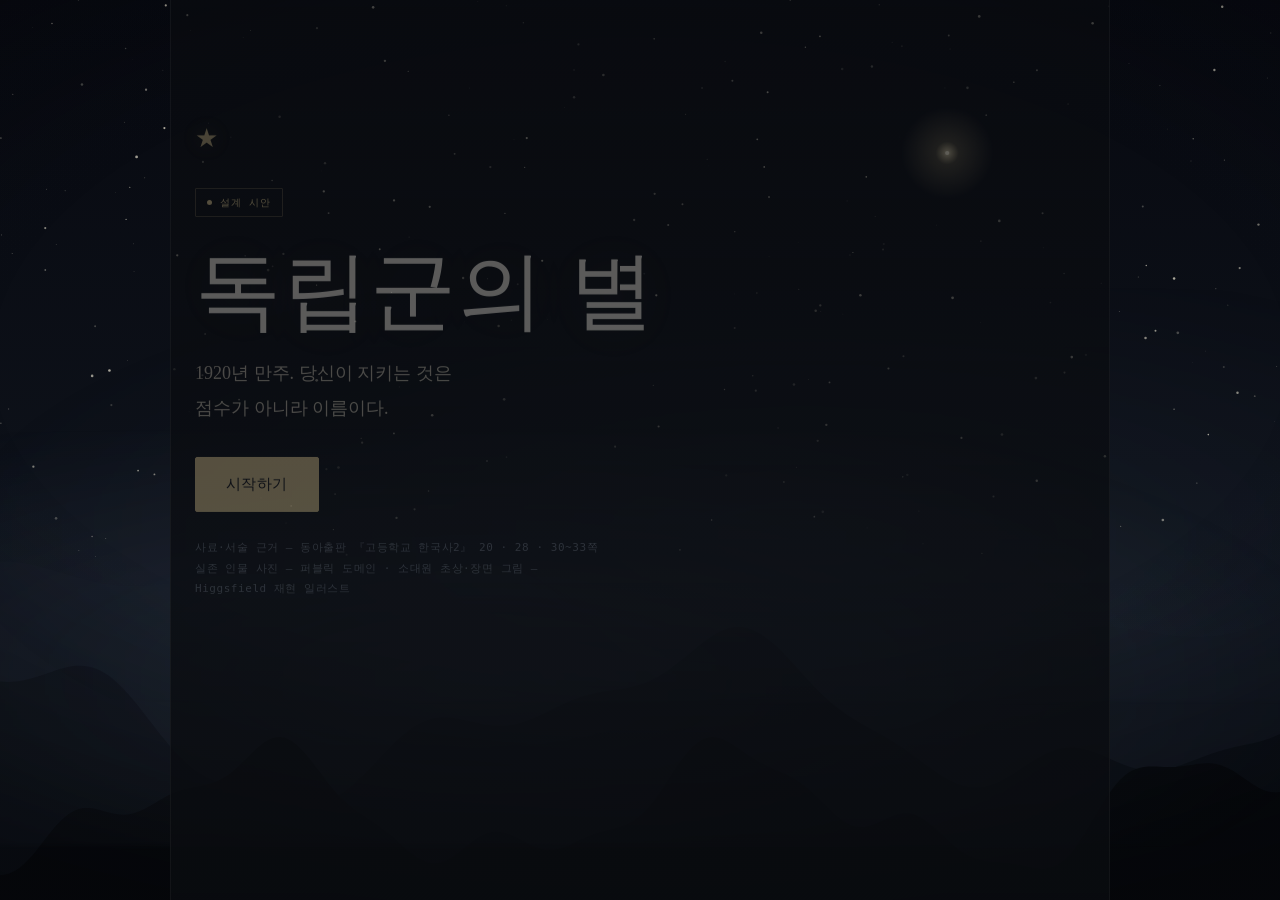
==== index.html @ 4f1bd745 "독립군의 별 — 1920년 만주, 한국사 수업용 브라우저 게임 한 장짜리 HTML(dokrip-star.html)과 그것을 굽는 src/, assets/.  Co-Authored-" ====
<!DOCTYPE html>
<html lang="ko">
<head>
<meta charset="UTF-8">
<title>독립군의 별</title>
<meta http-equiv="refresh" content="0; url=dokrip-star.html">
<link rel="canonical" href="dokrip-star.html">
</head>
<body style="background:#16181a;color:#d7d2c4;font-family:system-ui,sans-serif;padding:2rem">
<p>독립군의 별을 여는 중입니다… <a href="dokrip-star.html" style="color:#c9a25f">바로 열기</a></p>
</body>
</html>
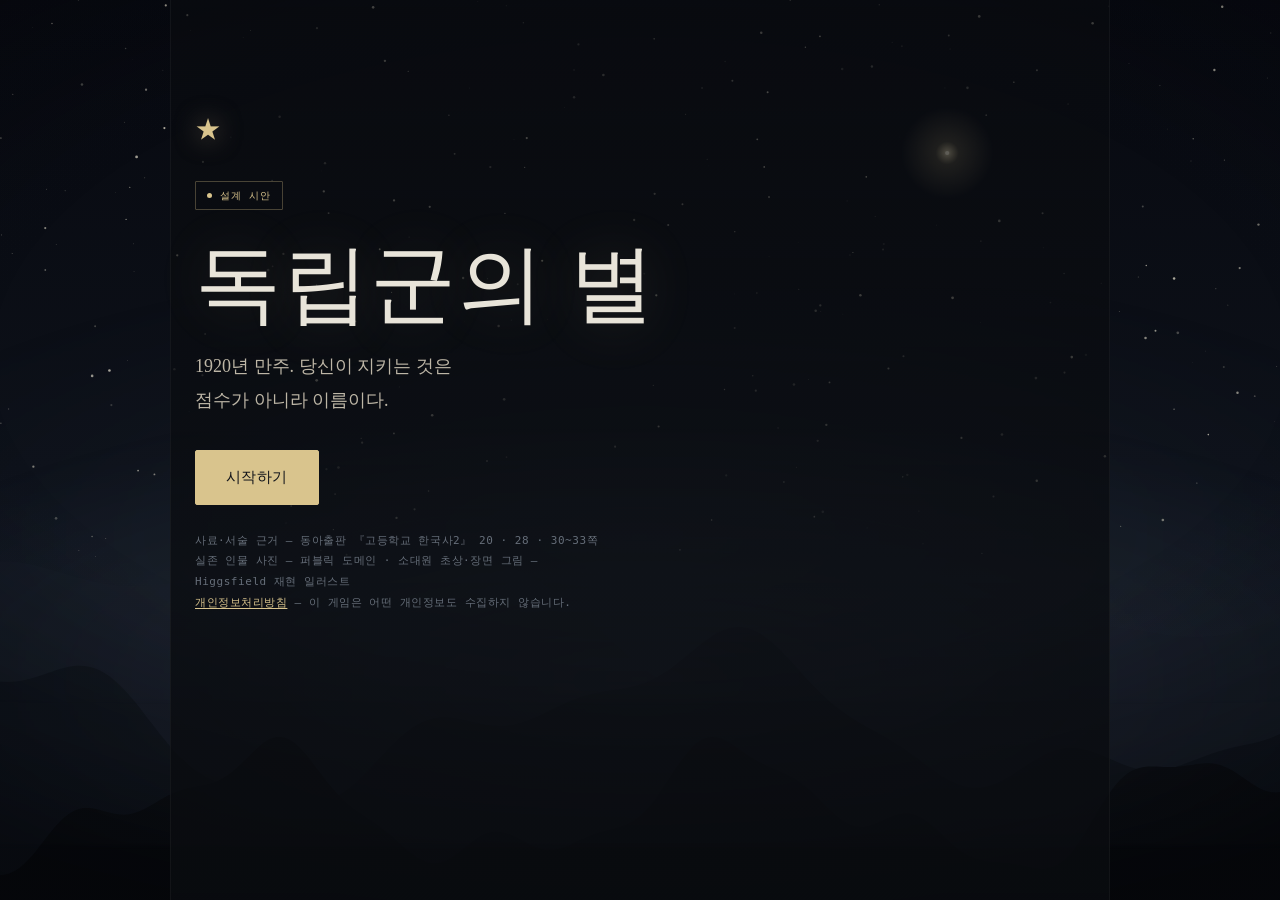
==== commit 91f504dd: "보안 헤더·개인정보처리방침 정비 (dorms-check 대응) - 게임을 index.html 로 직접 굽는다. 리다이렉트 stub 제거. - head 에 charset·viewpo" ====
--- a/index.html
+++ b/index.html
@@ -2,11 +2,3480 @@
 <html lang="ko">
 <head>
 <meta charset="UTF-8">
+<meta name="viewport" content="width=device-width, initial-scale=1">
+<meta http-equiv="Content-Security-Policy" content="default-src 'self'; script-src 'self' 'sha256-ow9B3reenMj30PjJqlj9pXm3BBuHCQByW/2AfJC7ekM='; style-src 'self' 'unsafe-inline' https://fonts.googleapis.com; font-src 'self' https://fonts.gstatic.com; img-src 'self' data:; media-src 'self' data:; connect-src 'self'; object-src 'none'; base-uri 'self'; form-action 'self'">
+<meta name="referrer" content="strict-origin-when-cross-origin">
 <title>독립군의 별</title>
-<meta http-equiv="refresh" content="0; url=dokrip-star.html">
-<link rel="canonical" href="dokrip-star.html">
+<meta name="description" content="1920년 만주, 봉오동에서 자유시까지 한 소대를 데리고 가는 고등학교 한국사 수업용 브라우저 게임. 선택마다 사람 이름이 걸린다.">
+<meta property="og:type" content="website">
+<meta property="og:title" content="독립군의 별">
+<meta property="og:description" content="1920년 만주. 당신이 지키는 것은 점수가 아니라 이름이다. 고등학교 한국사 수업용 브라우저 게임.">
+<meta property="og:image" content="assets/img/camp_night.jpg">
+<meta name="twitter:card" content="summary_large_image">
+<link rel="preconnect" href="https://fonts.googleapis.com">
+<link rel="preconnect" href="https://fonts.gstatic.com" crossorigin>
+<link rel="stylesheet" href="https://fonts.googleapis.com/css2?family=Song+Myung&family=Nanum+Myeongjo:wght@400;700;800&family=IBM+Plex+Sans+KR:wght@200;300;400;500;600&family=IBM+Plex+Mono:wght@400;500&display=swap">
+
+<style>
+:root{
+  --ground:#0B0D11;
+  --ground-2:#11151B;
+  --panel:#161A21;
+  --panel-2:#1C222B;
+  --line:#252B35;
+  --line-2:#39414E;
+  --text:#E8E4D9;
+  --muted:#959DA8;
+  --dim:#666E79;
+
+  --paper:#D9D3C3;
+  --paper-2:#C6BFAB;
+  --paper-edge:#B3AB93;
+  --ink:#1A1D23;
+  --ink-2:#4C525B;
+
+  --red:#B8422F;
+  --red-2:#D4614C;
+  --blue:#5E8FBF;
+  --jade:#6E9C88;
+  --star:#D9C48D;
+  --star-2:#F0E2BB;
+
+  --f-display:"Song Myung","Nanum Myeongjo",serif;
+  --f-doc:"Nanum Myeongjo",serif;
+  --f-body:"IBM Plex Sans KR",system-ui,sans-serif;
+  --f-mono:"IBM Plex Mono",ui-monospace,monospace;
+}
+
+*{box-sizing:border-box}
+
+html,body{margin:0;padding:0}
+
+body{
+  background:var(--ground);
+  color:var(--text);
+  font-family:var(--f-body);
+  font-weight:300;
+  line-height:1.72;
+  -webkit-font-smoothing:antialiased;
+  min-height:100vh;
+}
+
+/* ============ 배경 레이어 ============ */
+
+#sky{
+  position:fixed;inset:0;width:100%;height:100%;
+  z-index:0;display:block;
+}
+.fog{
+  position:fixed;z-index:1;pointer-events:none;
+  left:-30%;width:160%;height:46vh;
+  background:radial-gradient(60% 100% at 50% 60%,rgba(126,146,176,.13),transparent 72%);
+  filter:blur(2px);
+}
+.fog.a{bottom:6vh;animation:drift 96s linear infinite}
+.fog.b{bottom:22vh;opacity:.55;animation:drift 152s linear infinite reverse}
+@keyframes drift{from{transform:translateX(-8%)}to{transform:translateX(8%)}}
+
+#grain{
+  position:fixed;inset:0;z-index:2;pointer-events:none;
+  opacity:.055;mix-blend-mode:overlay;
+  animation:grainshift .7s steps(6) infinite;
+}
+@keyframes grainshift{
+  0%{background-position:0 0}
+  20%{background-position:-24px 12px}
+  40%{background-position:18px -20px}
+  60%{background-position:-14px -14px}
+  80%{background-position:22px 18px}
+  100%{background-position:0 0}
+}
+
+.vignette{
+  position:fixed;inset:0;z-index:3;pointer-events:none;
+  background:radial-gradient(120% 85% at 50% 40%,transparent 42%,rgba(4,5,8,.72) 100%);
+}
+
+/* ============ 프레임 ============ */
+
+.frame{
+  position:relative;z-index:5;
+  max-width:940px;margin:0 auto;
+  padding:0 24px 120px;
+}
+
+/* ============ 상황판 ============ */
+
+.board{
+  position:sticky;top:0;z-index:30;
+  margin:0 -24px 40px;padding:14px 24px 13px;
+  background:linear-gradient(180deg,rgba(11,13,17,.96),rgba(11,13,17,.88));
+  backdrop-filter:blur(10px);
+  border-bottom:1px solid var(--line);
+  display:flex;gap:18px 34px;align-items:center;flex-wrap:wrap;
+}
+.board[hidden]{display:none}
+
+.chapter{
+  font-family:var(--f-mono);font-size:10.5px;letter-spacing:.2em;
+  color:var(--star);border:1px solid rgba(217,196,141,.32);
+  padding:4px 9px;border-radius:1px;white-space:nowrap;
+}
+
+.meters{display:flex;gap:26px;flex:1 1 320px;min-width:0}
+.meter{flex:1 1 0;min-width:0}
+.meter-top{display:flex;justify-content:space-between;align-items:baseline;gap:8px;margin-bottom:6px}
+.meter-name{font-size:10.5px;letter-spacing:.18em;color:var(--muted);font-weight:400;white-space:nowrap}
+.meter-num{font-family:var(--f-mono);font-size:11.5px;font-variant-numeric:tabular-nums;color:var(--text)}
+.notches{display:flex;gap:2px;height:7px}
+.notch{flex:1 1 0;background:var(--line);border-radius:.5px;transition:background .45s,box-shadow .45s}
+.m-force .notch.on{background:var(--red);box-shadow:0 0 6px rgba(184,66,47,.5)}
+.m-trust .notch.on{background:var(--blue);box-shadow:0 0 6px rgba(94,143,191,.45)}
+.m-base  .notch.on{background:var(--jade);box-shadow:0 0 6px rgba(110,156,136,.45)}
+
+.clock{display:flex;align-items:center;gap:10px}
+.clock-label{font-size:10.5px;letter-spacing:.18em;color:var(--muted)}
+.pips{display:flex;gap:6px}
+.pip{
+  width:11px;height:11px;border-radius:50%;
+  border:1px solid var(--star);background:var(--star);
+  position:relative;transition:.4s;
+}
+.pip.spent{background:transparent;border-color:var(--line-2);transform:scale(.8)}
+.pip.spent::after{
+  content:"";position:absolute;inset:-1px;
+  background:linear-gradient(45deg,transparent 44%,var(--line-2) 44%,var(--line-2) 56%,transparent 56%);
+}
+
+/* ============ 타이포 ============ */
+
+.eyebrow{
+  font-family:var(--f-mono);font-size:10.5px;letter-spacing:.26em;
+  color:var(--star);text-transform:uppercase;margin:0 0 14px;
+}
+
+h1{
+  font-family:var(--f-display);font-weight:400;
+  font-size:clamp(46px,10vw,86px);line-height:1.04;
+  letter-spacing:.02em;margin:0 0 20px;text-wrap:balance;
+  text-shadow:0 0 60px rgba(217,196,141,.16);
+}
+h2{
+  font-family:var(--f-display);font-weight:400;
+  font-size:clamp(28px,5.6vw,42px);line-height:1.22;
+  margin:0 0 18px;text-wrap:balance;
+}
+h3{font-family:var(--f-body);font-weight:500;font-size:14.5px;letter-spacing:.02em;margin:0 0 10px}
+
+p{margin:0 0 16px;max-width:62ch}
+.lede{color:var(--muted);font-size:15.5px}
+
+.narr{
+  font-family:var(--f-doc);font-size:17px;line-height:1.95;
+  color:#CDC7B8;max-width:58ch;
+}
+.narr em{font-style:normal;color:var(--star-2)}
+.narr strong{font-weight:800;color:var(--text)}
+
+.rule{border:0;height:1px;background:var(--line);margin:38px 0}
+.rule.orn{
+  height:auto;background:none;display:flex;align-items:center;gap:14px;
+  color:var(--line-2);font-family:var(--f-display);font-size:13px;
+}
+.rule.orn::before,.rule.orn::after{content:"";flex:1;height:1px;background:var(--line)}
+
+.section-head{display:flex;align-items:baseline;justify-content:space-between;gap:14px;flex-wrap:wrap;margin:0 0 16px}
+.section-head h3{margin:0}
+.hint{font-family:var(--f-mono);font-size:11.5px;color:var(--dim);letter-spacing:.04em}
+
+/* ============ 타이틀 화면 ============ */
+
+.title-screen{padding:12vh 0 0;min-height:80vh}
+.crest{
+  font-family:var(--f-display);font-size:26px;color:var(--star);
+  display:block;margin-bottom:26px;text-shadow:0 0 26px rgba(217,196,141,.5);
+  animation:twinkle 4.5s ease-in-out infinite;
+}
+@keyframes twinkle{0%,100%{opacity:.85}50%{opacity:.4}}
+.tagline{
+  font-family:var(--f-doc);font-size:18px;color:#BDB6A6;
+  max-width:34ch;line-height:1.9;margin:0 0 6px;
+}
+.byline{font-family:var(--f-mono);font-size:11px;letter-spacing:.18em;color:var(--dim);margin:26px 0 0}
+
+.proto{
+  display:inline-flex;align-items:center;gap:8px;
+  font-family:var(--f-mono);font-size:10px;letter-spacing:.22em;
+  color:var(--star);border:1px solid rgba(217,196,141,.3);
+  padding:5px 11px;border-radius:1px;margin-bottom:30px;
+}
+.proto::before{content:"";width:5px;height:5px;border-radius:50%;background:var(--star)}
+
+/* ============ 설정 패널 ============ */
+
+.dials{
+  border:1px solid var(--line);border-radius:2px;
+  background:linear-gradient(180deg,rgba(22,26,33,.9),rgba(17,21,27,.9));
+  padding:26px;margin-top:36px;
+}
+.dials > h3{
+  font-family:var(--f-mono);font-size:10.5px;letter-spacing:.2em;
+  color:var(--muted);text-transform:uppercase;font-weight:400;margin:0 0 22px;
+  display:flex;align-items:center;gap:12px;
+}
+.dials > h3::after{content:"";flex:1;height:1px;background:var(--line)}
+.dial{margin-bottom:24px}
+.dial:last-child{margin-bottom:0}
+.dial > label{display:block;font-size:14px;color:var(--text);margin-bottom:5px}
+.dial .why{font-size:12.5px;color:var(--dim);margin:0 0 12px;line-height:1.65;max-width:56ch}
+.seg{display:flex;gap:7px;flex-wrap:wrap}
+
+/* ============ 인물 카드 ============ */
+
+.figs{display:grid;grid-template-columns:repeat(3,1fr);gap:16px;margin-top:6px}
+
+.fig{
+  display:flex;flex-direction:column;
+  background:var(--panel);border:1px solid var(--line);
+  border-radius:2px;overflow:hidden;padding:0;
+  color:inherit;font:inherit;text-align:left;cursor:pointer;
+  transition:border-color .3s,transform .3s,box-shadow .3s;
+}
+.fig:hover{border-color:var(--star);transform:translateY(-4px);box-shadow:0 18px 40px -22px rgba(0,0,0,.9)}
+.fig:focus-visible{outline:2px solid var(--star);outline-offset:3px}
+
+.portrait{position:relative;aspect-ratio:3/4;overflow:hidden;background:#0A0C10}
+.portrait img{
+  width:100%;height:100%;object-fit:cover;display:block;
+  filter:grayscale(1) contrast(1.22) brightness(.62) sepia(.28);
+  transition:filter .5s,transform .8s;
+}
+.fig:hover .portrait img{filter:grayscale(1) contrast(1.16) brightness(.82) sepia(.2);transform:scale(1.035)}
+.portrait::after{
+  content:"";position:absolute;inset:0;
+  background:radial-gradient(78% 62% at 50% 34%,transparent 30%,rgba(8,10,14,.82) 100%),
+             linear-gradient(180deg,transparent 52%,rgba(11,13,17,.92) 100%);
+  pointer-events:none;
+}
+.seal{
+  position:absolute;left:12px;top:12px;z-index:2;
+  width:34px;height:34px;border:1.5px solid var(--red-2);
+  color:var(--red-2);font-family:var(--f-display);font-size:17px;
+  display:grid;place-items:center;border-radius:2px;
+  background:rgba(11,13,17,.55);
+  transform:rotate(-7deg);
+}
+.fig-cap{
+  position:absolute;left:0;right:0;bottom:0;z-index:2;padding:14px 15px;
+}
+.fig-cap .nm{
+  font-family:var(--f-display);font-size:19px;color:var(--text);
+  display:block;line-height:1.3;
+}
+.fig-body{padding:15px;border-top:1px solid var(--line);flex:1 1 auto}
+.fig-body p{font-size:13px;color:var(--muted);margin:0;line-height:1.68;max-width:none}
+.fig-pick{
+  padding:11px 15px;border-top:1px solid var(--line);
+  font-family:var(--f-mono);font-size:11px;letter-spacing:.16em;
+  color:var(--dim);transition:color .3s,background .3s;
+}
+.fig:hover .fig-pick{color:var(--star);background:rgba(217,196,141,.06)}
+
+/* ============ 사료 ============ */
+
+.docs{display:flex;flex-direction:column;gap:11px}
+
+.doc{border:1px solid var(--line);border-radius:2px;background:var(--ground-2);overflow:hidden;transition:border-color .3s}
+.doc.open{border-color:var(--line-2)}
+
+.doc-bar{
+  width:100%;display:flex;align-items:center;gap:14px;
+  padding:13px 16px;background:none;border:0;color:inherit;font:inherit;
+  text-align:left;cursor:pointer;transition:background .2s;
+}
+.doc-bar:hover:not(:disabled){background:var(--panel)}
+.doc-bar:disabled{cursor:not-allowed;opacity:.45}
+.doc-bar:focus-visible{outline:2px solid var(--star);outline-offset:-2px}
+
+.doc-seal{
+  flex:none;width:30px;height:30px;display:grid;place-items:center;
+  border:1px solid var(--line-2);border-radius:2px;
+  font-family:var(--f-display);font-size:14px;color:var(--dim);
+  transition:.3s;
+}
+.doc.open .doc-seal{border-color:var(--red);color:var(--red-2)}
+
+.doc-meta{flex:1 1 auto;min-width:0}
+.doc-title{display:block;font-size:14.5px;color:var(--text)}
+.doc-badges{display:flex;flex-wrap:wrap;gap:3px 9px;margin-top:4px;font-family:var(--f-mono);font-size:10px;letter-spacing:.05em;color:var(--dim)}
+.doc-badges span::before{content:"·";margin-right:9px;color:var(--line-2)}
+.doc-badges span:first-child::before{content:none;margin:0}
+.doc-cost{flex:none;font-family:var(--f-mono);font-size:10.5px;letter-spacing:.1em;color:var(--star)}
+.doc.open .doc-cost{color:var(--dim)}
+
+.doc-body{display:grid;grid-template-rows:0fr;transition:grid-template-rows .5s cubic-bezier(.2,.75,.3,1)}
+.doc.open .doc-body{grid-template-rows:1fr}
+.doc-body > div{overflow:hidden}
+
+.sheet{
+  position:relative;margin:4px 16px 18px;padding:24px 26px 22px;
+  background:var(--paper);color:var(--ink);
+  font-family:var(--f-doc);font-size:16px;line-height:1.9;
+  box-shadow:0 14px 30px -18px rgba(0,0,0,.95), inset 0 0 0 1px var(--paper-edge);
+  background-image:
+    repeating-linear-gradient(0deg,rgba(60,50,30,.028) 0 1px,transparent 1px 4px),
+    radial-gradient(120% 100% at 12% 0%,rgba(140,120,80,.12),transparent 58%);
+  transform:rotate(-.22deg);
+}
+.sheet .fig-n{font-family:var(--f-mono);font-weight:500;font-variant-numeric:tabular-nums}
+.sheet .note{
+  display:block;margin-top:15px;padding-top:13px;
+  border-top:1px solid rgba(80,70,50,.24);
+  font-family:var(--f-body);font-size:12.5px;color:var(--ink-2);line-height:1.7;
+}
+.chop{
+  position:absolute;right:18px;top:16px;
+  border:2px solid rgba(184,66,47,.62);color:rgba(184,66,47,.72);
+  font-family:var(--f-display);font-size:15px;letter-spacing:.1em;
+  padding:6px 9px;border-radius:2px;transform:rotate(9deg);
+  writing-mode:vertical-rl;
+}
+
+/* ============ 판정 ============ */
+
+.judge{padding:0 16px 16px}
+.judge-label{
+  font-family:var(--f-mono);font-size:10px;letter-spacing:.18em;
+  color:var(--dim);margin:0 0 8px;
+}
+.chips{display:flex;gap:7px;flex-wrap:wrap;margin-bottom:16px}
+.chips:last-child{margin-bottom:0}
+
+.chip{
+  font:inherit;font-size:12.5px;padding:7px 14px;border-radius:2px;
+  background:transparent;color:var(--muted);border:1px solid var(--line-2);
+  cursor:pointer;transition:.18s;
+}
+.chip:hover{color:var(--text);border-color:var(--muted)}
+.chip[aria-pressed="true"]{background:var(--star);border-color:var(--star);color:#12141A;font-weight:500}
+.chip:focus-visible{outline:2px solid var(--star);outline-offset:2px}
+
+/* ============ 선택지 ============ */
+
+.opts{display:flex;flex-direction:column;gap:11px}
+.opt{
+  width:100%;text-align:left;background:var(--panel);
+  border:1px solid var(--line);border-left:2px solid var(--line-2);
+  border-radius:2px;color:var(--text);font:inherit;padding:17px 19px;
+  cursor:pointer;transition:.22s;
+}
+.opt:hover{background:var(--panel-2);border-left-color:var(--star);transform:translateX(3px)}
+.opt:focus-visible{outline:2px solid var(--star);outline-offset:2px}
+.opt .t{display:block;font-size:15.5px;margin-bottom:4px}
+.opt .s{display:block;font-size:13px;color:var(--muted);line-height:1.6}
+
+/* ============ 결과 ============ */
+
+.reveal{display:grid;grid-template-columns:220px 1fr;gap:30px;align-items:start;margin-bottom:8px}
+.reveal .portrait{border:1px solid var(--line-2);border-radius:2px}
+.reveal .portrait img{filter:grayscale(1) contrast(1.1) brightness(.95) sepia(.16);animation:develop 1.5s ease-out both}
+@keyframes develop{from{filter:grayscale(1) contrast(2) brightness(.25) sepia(.6);opacity:.2}to{filter:grayscale(1) contrast(1.1) brightness(.95) sepia(.16);opacity:1}}
+.reveal .portrait::after{background:linear-gradient(180deg,transparent 62%,rgba(11,13,17,.55) 100%)}
+.who{font-family:var(--f-display);font-size:clamp(34px,7vw,50px);margin:0 0 4px;line-height:1.1}
+.who-sub{font-family:var(--f-mono);font-size:12px;letter-spacing:.12em;color:var(--star);margin:0 0 20px}
+
+.deltas{display:flex;gap:10px;flex-wrap:wrap;margin:0 0 24px}
+.delta{
+  font-family:var(--f-mono);font-size:12.5px;font-variant-numeric:tabular-nums;
+  padding:6px 12px;border-radius:2px;border:1px solid var(--line);background:var(--ground-2);
+  animation:pop .5s cubic-bezier(.2,1.4,.4,1) both;
+}
+.delta.up{color:#8FC49A;border-color:#33533C}
+.delta.down{color:#D08074;border-color:#5A3831}
+@keyframes pop{from{opacity:0;transform:translateY(8px)}to{opacity:1;transform:none}}
+
+.note-box{
+  border-left:2px solid var(--star);background:var(--ground-2);
+  padding:17px 20px;margin:0 0 20px;border-radius:0 2px 2px 0;
+}
+.note-box h3{
+  font-family:var(--f-mono);font-size:10.5px;letter-spacing:.18em;
+  color:var(--star);text-transform:uppercase;font-weight:400;margin:0 0 8px;
+}
+.note-box p{font-size:14px;color:#C6C0B2;margin:0;max-width:60ch}
+.note-box p + p{margin-top:10px}
+.note-box.warn{border-left-color:var(--red-2)}
+.note-box.warn h3{color:var(--red-2)}
+.note-box.good{border-left-color:var(--jade)}
+.note-box.good h3{color:var(--jade)}
+.verdict-line{font-size:12.5px;margin:0 0 9px !important;font-family:var(--f-mono);letter-spacing:.02em}
+
+/* ============ 버튼 ============ */
+
+.btn{
+  font:inherit;font-size:14.5px;padding:14px 30px;border-radius:2px;cursor:pointer;
+  border:1px solid var(--star);background:var(--star);color:#12141A;
+  font-weight:500;letter-spacing:.03em;transition:.22s;
+}
+.btn:hover{background:var(--star-2);border-color:var(--star-2)}
+.btn:focus-visible{outline:2px solid var(--text);outline-offset:3px}
+.btn.ghost{background:transparent;color:var(--text);border-color:var(--line-2);font-weight:400}
+.btn.ghost:hover{border-color:var(--star);background:rgba(217,196,141,.07)}
+.btn:disabled{opacity:.35;cursor:not-allowed}
+.btn:disabled:hover{background:var(--star);border-color:var(--star)}
+.btns{display:flex;gap:11px;flex-wrap:wrap;margin-top:32px}
+
+/* ============ 마무리 ============ */
+
+.ledger{
+  border:1px solid var(--line);border-radius:2px;padding:26px;
+  background:var(--ground-2);margin-bottom:28px;
+  display:flex;flex-direction:column;gap:18px;
+}
+.ledger-row{display:grid;grid-template-columns:66px 1fr 58px;gap:16px;align-items:center}
+.ledger-name{font-size:12.5px;color:var(--muted);letter-spacing:.08em}
+.ledger-num{font-family:var(--f-mono);font-size:13px;text-align:right;font-variant-numeric:tabular-nums;color:var(--text)}
+
+.card-out{
+  background:var(--paper);color:var(--ink);padding:26px;
+  font-family:var(--f-doc);font-size:14.5px;line-height:1.85;
+  white-space:pre-wrap;max-height:330px;overflow-y:auto;
+  box-shadow:inset 0 0 0 1px var(--paper-edge);
+  background-image:repeating-linear-gradient(0deg,rgba(60,50,30,.028) 0 1px,transparent 1px 4px);
+}
+
+.review{border:1px dashed rgba(217,196,141,.4);border-radius:2px;padding:26px;margin-top:38px}
+.review h3{
+  font-family:var(--f-mono);font-size:10.5px;letter-spacing:.18em;
+  color:var(--star);text-transform:uppercase;font-weight:400;margin:0 0 16px;
+}
+.review ol{margin:0;padding-left:20px;color:#C6C0B2;font-size:14px}
+.review li{margin-bottom:14px;line-height:1.78}
+.review li:last-child{margin-bottom:0}
+.review strong{color:var(--text);font-weight:500}
+
+.toast{
+  position:fixed;left:50%;bottom:30px;transform:translateX(-50%) translateY(22px);
+  background:var(--panel-2);border:1px solid var(--line-2);color:var(--text);
+  font-size:13.5px;padding:12px 22px;border-radius:2px;
+  opacity:0;pointer-events:none;transition:.3s;z-index:60;
+}
+.toast.show{opacity:1;transform:translateX(-50%) translateY(0)}
+
+.scene{animation:enter .6s cubic-bezier(.2,.7,.3,1) both}
+@keyframes enter{from{opacity:0;transform:translateY(14px)}to{opacity:1;transform:none}}
+
+@media (max-width:760px){
+  .figs{grid-template-columns:1fr}
+  .portrait{aspect-ratio:16/10}
+  .reveal{grid-template-columns:1fr;gap:20px}
+  .reveal .portrait{max-width:210px}
+  .meters{gap:16px;flex-basis:100%}
+  .frame{padding:0 18px 100px}
+  .board{margin:0 -18px 32px;padding:12px 18px}
+}
+
+@media (prefers-reduced-motion:reduce){
+  *,*::before,*::after{animation-duration:.01ms !important;animation-iteration-count:1 !important;transition-duration:.01ms !important}
+  #grain{animation:none}
+  .fog{animation:none}
+}
+
+/* ============ 한 화면 한 장면 ============ */
+
+.beat{min-height:56vh;display:flex;flex-direction:column;justify-content:center}
+.beat .narr{font-size:19px;line-height:2.05;max-width:42ch}
+.beat .narr + .narr{margin-top:22px}
+
+.fade-1{animation:enter .7s cubic-bezier(.2,.7,.3,1) both}
+.fade-2{animation:enter .7s cubic-bezier(.2,.7,.3,1) .35s both}
+.fade-3{animation:enter .7s cubic-bezier(.2,.7,.3,1) .7s both}
+
+.stage-top{
+  display:flex;align-items:center;justify-content:space-between;
+  gap:16px;margin:0 0 26px;flex-wrap:wrap;
+}
+.steps{display:flex;gap:5px;align-items:center}
+.step{width:26px;height:2px;background:var(--line);border-radius:1px;transition:background .4s}
+.step.on{background:var(--star)}
+.step.done{background:var(--line-2)}
+.count{
+  font-family:var(--f-mono);font-size:11px;letter-spacing:.14em;color:var(--dim);
+  font-variant-numeric:tabular-nums;
+}
+
+/* 인물 화면 */
+.person{display:grid;grid-template-columns:270px 1fr;gap:34px;align-items:start}
+.person .portrait{border:1px solid var(--line-2);border-radius:2px}
+.person-name{font-family:var(--f-display);font-size:clamp(30px,6vw,44px);line-height:1.12;margin:0 0 8px}
+.person-tag{
+  display:inline-block;font-family:var(--f-mono);font-size:10.5px;letter-spacing:.16em;
+  color:var(--star);border:1px solid rgba(217,196,141,.32);padding:4px 10px;
+  border-radius:1px;margin-bottom:16px;
+}
+.person-desc{font-family:var(--f-doc);font-size:16.5px;line-height:1.9;color:#CDC7B8;margin:0 0 24px;max-width:40ch}
+
+.person-docs{margin-top:30px}
+
+/* 하단 고정 액션 바 */
+.actbar{
+  position:sticky;bottom:0;z-index:25;
+  margin:38px -24px 0;padding:16px 24px 20px;
+  background:linear-gradient(180deg,rgba(11,13,17,0),rgba(11,13,17,.94) 32%);
+  display:flex;gap:11px;flex-wrap:wrap;align-items:center;
+}
+.actbar .grow{flex:1 1 auto}
+.actbar .hintline{font-size:12.5px;color:var(--dim);flex-basis:100%;margin:0}
+
+/* 단독 사료 심사 화면 */
+.solo{border:1px solid var(--line-2);border-radius:2px;background:var(--ground-2);overflow:hidden}
+.solo-head{display:flex;align-items:center;gap:14px;padding:16px 18px;border-bottom:1px solid var(--line)}
+.solo-head .doc-seal{width:34px;height:34px;font-size:16px}
+.solo-title{font-size:16.5px;color:var(--text);display:block}
+.solo-badges{display:flex;flex-wrap:wrap;gap:4px 10px;margin-top:5px;font-family:var(--f-mono);font-size:10.5px;color:var(--dim);letter-spacing:.05em}
+.solo-badges span::before{content:"·";margin-right:10px;color:var(--line-2)}
+.solo-badges span:first-child::before{content:none;margin:0}
+
+.locked{
+  padding:34px 20px;text-align:center;
+  font-family:var(--f-doc);font-size:15px;color:var(--dim);line-height:1.9;
+}
+.locked strong{display:block;color:var(--muted);font-family:var(--f-body);font-size:13px;font-weight:400;margin-bottom:10px}
+
+.solo .sheet{margin:18px}
+
+.solo-judge{padding:4px 18px 20px;border-top:1px solid var(--line)}
+
+@media (max-width:760px){
+  .person{grid-template-columns:1fr;gap:22px}
+  .person .portrait{max-width:230px}
+  .actbar{margin:30px -18px 0;padding:14px 18px 18px}
+  .beat .narr{font-size:17.5px}
+}
+
+/* ============ 마감 보정 ============ */
+
+/* 게임 화면을 밤하늘 위의 한 기둥으로 — 상황판과 액션바의 가장자리가 의도적으로 읽히게 */
+.frame{
+  background:linear-gradient(180deg,rgba(10,12,16,.60),rgba(10,12,16,.84));
+  border-left:1px solid rgba(232,228,217,.045);
+  border-right:1px solid rgba(232,228,217,.045);
+  min-height:100vh;
+  padding-bottom:150px;
+}
+
+.actbar{
+  background:linear-gradient(180deg,rgba(10,12,16,0),rgba(10,12,16,.97) 30%,rgba(10,12,16,1) 100%);
+}
+
+/* 한글에 라틴용 자간이 그대로 걸려 있어 글자가 흩어져 보이던 것 보정 */
+.eyebrow{letter-spacing:.09em}
+.chapter{letter-spacing:.06em}
+.meter-name{letter-spacing:.09em}
+.clock-label{letter-spacing:.09em}
+.proto{letter-spacing:.1em}
+.byline{letter-spacing:.05em}
+.hint{letter-spacing:.01em}
+.judge-label{letter-spacing:.09em}
+.count{letter-spacing:.09em}
+.person-tag{letter-spacing:.09em}
+.who-sub{letter-spacing:.05em}
+.doc-badges,.solo-badges{letter-spacing:.02em}
+.dials > h3,.review h3,.note-box h3{letter-spacing:.11em}
+.actbar .hintline{letter-spacing:0}
+
+/* 진행 표시와 카운터를 붙여 한 덩어리로 */
+.stage-top{justify-content:flex-start;gap:18px}
+
+.person{grid-template-columns:240px 1fr}
+.person-desc{max-width:46ch}
+
+/* 상황판 챕터 칩이 flex 축소로 잘리던 것 */
+.chapter{flex:0 0 auto}
+
+/* 인물 화면을 압축해 기록 두 장이 액션바 위로 올라오게 */
+.person{grid-template-columns:210px 1fr;gap:28px}
+.person-name{font-size:clamp(28px,5.4vw,38px);margin-bottom:6px}
+.person-desc{margin-bottom:0;font-size:16px}
+.person-tag{margin-bottom:12px}
+.person-docs{margin-top:24px}
+.stage-top{margin-bottom:20px}
+
+/* ============ 출처 표시 ============ */
+
+.src-tag{
+  display:inline-block;font-family:var(--f-mono);font-size:9.5px;letter-spacing:.05em;
+  padding:2px 6px;border-radius:1px;margin-right:9px;vertical-align:2px;
+  border:1px solid var(--line-2);color:var(--dim);white-space:nowrap;
+}
+.src-tag.on{
+  border-color:rgba(217,196,141,.45);color:var(--star);
+  background:rgba(217,196,141,.08);
+}
+.cite{
+  font-family:var(--f-mono);font-size:11px;letter-spacing:.02em;
+  color:var(--dim);margin:12px 0 0;
+}
+.byline{line-height:1.9}
+
+/* ============ 비교 화면 ============ */
+
+.compare{display:grid;grid-template-columns:repeat(3,1fr);gap:14px;margin-top:8px}
+.ccard{
+  display:flex;flex-direction:column;
+  background:var(--panel);border:1px solid var(--line);border-radius:2px;overflow:hidden;
+  transition:border-color .3s,transform .3s;
+}
+.ccard:hover{border-color:var(--star);transform:translateY(-3px)}
+.ccard .portrait{aspect-ratio:3/4}
+.ccard .portrait img{filter:grayscale(1) contrast(1.16) brightness(.72) sepia(.24)}
+.cbody{padding:14px 14px 10px;flex:1 1 auto}
+.cname{font-family:var(--f-display);font-size:19px;margin:0 0 7px;line-height:1.25}
+.cdesc{font-size:12.5px;color:var(--muted);line-height:1.65;margin:0 0 10px}
+.cread{
+  font-family:var(--f-mono);font-size:10.5px;letter-spacing:.04em;
+  color:var(--dim);margin:0;
+}
+.cread.full{color:var(--star)}
+.cfoot{display:flex;gap:7px;padding:0 14px 14px}
+.btn.small{padding:9px 14px;font-size:13px;flex:1 1 auto}
+
+@media (max-width:760px){
+  .compare{grid-template-columns:1fr}
+  .ccard .portrait{aspect-ratio:16/9}
+}
+
+/* ============ 상황판 — 날짜 · 명부 · 신망 ============ */
+
+.board{gap:14px 26px}
+.slug{
+  font-family:var(--f-mono);font-size:11.5px;letter-spacing:.06em;
+  color:var(--star);white-space:nowrap;flex:0 0 auto;
+}
+.slug-sep{color:var(--line-2);margin:0 8px}
+.slug-place{color:var(--muted)}
+
+.roster{display:flex;gap:6px;flex-wrap:wrap;flex:1 1 240px;min-width:0}
+.rchip{
+  font-size:11px;color:var(--muted);
+  border:1px solid var(--line);padding:3px 8px;border-radius:1px;
+  transition:.4s;white-space:nowrap;
+}
+.rchip.gone{color:var(--dim);opacity:.5;text-decoration:line-through;text-decoration-thickness:1px}
+
+.bandbox,.trustbox{display:flex;align-items:center;gap:9px;flex:0 0 auto}
+.blabel{font-size:10.5px;letter-spacing:.09em;color:var(--muted)}
+.bnum{font-family:var(--f-mono);font-size:12.5px;color:var(--text);font-variant-numeric:tabular-nums}
+.tdots{display:flex;gap:4px}
+.tdot{width:7px;height:7px;border-radius:50%;border:1px solid var(--line-2)}
+.tdot.on{background:var(--blue);border-color:var(--blue)}
+
+/* ============ 장면 그림 ============ */
+
+.plate{
+  margin:0 0 26px;padding:18px 18px 12px;
+  border:1px solid var(--line);border-radius:2px;
+  background:linear-gradient(180deg,rgba(22,26,33,.6),rgba(14,17,22,.75));
+  color:var(--text);
+}
+.plate svg.dg{width:100%;height:auto;display:block;color:var(--text)}
+.plate figcaption{
+  margin-top:12px;font-size:12.5px;color:var(--dim);
+  line-height:1.6;font-family:var(--f-body);
+}
+svg.dg text{font-family:var(--f-mono);font-size:11px;fill:currentColor;fill-opacity:.78;letter-spacing:.02em}
+svg.dg text.mid{text-anchor:middle}
+svg.dg text.dim{fill-opacity:.42}
+svg.dg text.accent{fill:#D9C48D;fill-opacity:.95}
+svg.dg text.warn{fill:#C25A48;fill-opacity:.95}
+
+/* ============ 명부 ============ */
+
+.muster,.ledgerbook{
+  border:1px solid var(--line);border-radius:2px;padding:20px 22px;
+  margin-bottom:18px;background:var(--ground-2);
+}
+.mhead{
+  font-family:var(--f-mono);font-size:10.5px;letter-spacing:.11em;
+  color:var(--muted);font-weight:400;margin:0 0 14px;
+}
+.mrow{
+  display:grid;grid-template-columns:86px 1fr auto;gap:14px;align-items:baseline;
+  padding:9px 0;border-bottom:1px solid var(--line);
+}
+.mrow:last-child{border-bottom:0}
+.mname{font-family:var(--f-display);font-size:17px}
+.munit{font-size:13px;color:var(--muted)}
+.mcite{font-family:var(--f-mono);font-size:10px;color:var(--star);opacity:.8;white-space:nowrap}
+
+.bchips{display:flex;flex-wrap:wrap;gap:7px}
+.bchip{
+  font-family:var(--f-mono);font-size:11px;color:var(--muted);
+  border:1px solid var(--line);padding:4px 9px;border-radius:1px;
+}
+
+.frow{
+  display:grid;grid-template-columns:96px 96px 1fr;gap:14px;align-items:baseline;
+  padding:10px 0;border-bottom:1px solid var(--line);
+}
+.frow:last-child{border-bottom:0}
+.fname{font-family:var(--f-display);font-size:16px}
+.fwhen{font-family:var(--f-mono);font-size:11.5px;color:var(--star);opacity:.85}
+.frow.survived .fwhen{color:var(--jade);opacity:1}
+.fwhat{color:var(--muted);font-size:13px;line-height:1.6}
+
+/* ============ 상실 ============ */
+
+.loss{
+  border-left:2px solid var(--red);background:rgba(184,66,47,.06);
+  padding:16px 18px;margin:0 0 22px;border-radius:0 2px 2px 0;
+}
+.loss-lead{font-size:14px;color:var(--text);margin:0 0 12px;max-width:60ch}
+.loss-row{font-family:var(--f-mono);font-size:13px;color:#D0A79E;margin:0 0 6px}
+.strike{text-decoration:line-through;text-decoration-thickness:1px}
+.loss-note{font-size:12px;color:var(--dim);margin:12px 0 0}
+
+/* ============ 비문 ============ */
+
+.epitaph{min-height:52vh}
+.year{
+  font-family:var(--f-mono);font-size:clamp(44px,10vw,68px);
+  color:var(--star);letter-spacing:.03em;margin:0 0 6px;
+  font-variant-numeric:tabular-nums;opacity:.9;line-height:1;
+}
+.ename{font-family:var(--f-display);font-size:clamp(28px,6vw,40px);margin:0 0 20px;line-height:1.2}
+.elife{font-family:var(--f-mono);font-size:13px;color:var(--dim);letter-spacing:.04em;margin-left:12px}
+
+/* ============ 인용 상자 ============ */
+
+.callout-src{
+  border-left:2px solid var(--star);padding:13px 16px;background:var(--ground-2);
+  font-size:14px;color:#C6C0B2;margin:0 0 18px;max-width:60ch;line-height:1.72;
+}
+.cite-inline{display:block;margin-top:8px;font-family:var(--f-mono);font-size:10.5px;color:var(--dim);letter-spacing:.02em}
+
+@media (max-width:760px){
+  .mrow{grid-template-columns:72px 1fr;gap:8px}
+  .mcite{grid-column:1 / -1}
+  .frow{grid-template-columns:80px 84px;gap:8px}
+  .fwhat{grid-column:1 / -1}
+  .roster{flex-basis:100%}
+}
+
+/* ============ 장면 일러스트 ============ */
+
+.plate{
+  margin:0 0 28px;padding:0;overflow:hidden;
+  border:1px solid var(--line);border-radius:2px;
+  background:var(--ground-2);
+}
+.scene-img{
+  display:block;width:100%;height:auto;
+  filter:saturate(.88) contrast(1.02);
+}
+.plate figcaption{
+  margin:0;padding:13px 16px 14px;
+  font-size:12.5px;color:var(--dim);line-height:1.65;
+  font-family:var(--f-body);border-top:1px solid var(--line);
+  display:flex;gap:10px;align-items:baseline;flex-wrap:wrap;
+}
+.repro{
+  flex:none;font-family:var(--f-mono);font-size:9.5px;letter-spacing:.08em;
+  color:var(--star);border:1px solid rgba(217,196,141,.35);
+  padding:2px 6px;border-radius:1px;
+}
+
+/* 그림이 화면을 다 먹지 않도록 — 글과 함께 보이게 */
+.scene-img{max-height:44vh;object-fit:cover;object-position:center 42%}
+@media (max-width:760px){ .scene-img{max-height:34vh} }
+
+/* ============ 한 화면에 다 들어오게 ============ */
+
+/* 그림 다음에 오는 나레이션은 세로 여백을 줄인다 — 글이 버튼 뒤로 숨지 않도록 */
+.plate + .beat{min-height:auto}
+.beat{min-height:auto}
+.scene-img{max-height:34vh}
+@media (max-width:760px){ .scene-img{max-height:30vh} }
+
+/* 비교 화면 — 「따른다」 버튼이 화면 밖으로 나가지 않도록 카드를 낮춘다 */
+.compare{gap:12px}
+.ccard .portrait{aspect-ratio:1/1}
+.cbody{padding:12px 13px 8px}
+.cname{font-size:17px;margin-bottom:5px}
+.cdesc{font-size:12px;line-height:1.55;margin-bottom:8px;
+  display:-webkit-box;-webkit-line-clamp:3;-webkit-box-orient:vertical;overflow:hidden}
+.cfoot{padding:0 13px 13px}
+.btn.small{padding:8px 12px;font-size:12.5px}
+.compare + .actbar .hintline{margin-top:2px}
+
+/* 인물 화면도 조금 더 낮게 */
+.person{grid-template-columns:190px 1fr;gap:24px}
+.person-docs{margin-top:20px}
+
+/* ============ 소대원 ============ */
+
+.card-person{min-height:44vh}
+.sq-name{
+  font-family:var(--f-display);font-size:clamp(32px,7vw,46px);
+  margin:0 0 10px;line-height:1.15;
+}
+.sq-meta{
+  display:block;font-family:var(--f-mono);font-size:12px;letter-spacing:.06em;
+  color:var(--star);margin-top:10px;
+}
+.sq-line{
+  font-family:var(--f-doc);font-size:19px;line-height:1.9;
+  color:#CDC7B8;max-width:36ch;margin:0 0 18px;
+}
+.sq-voice{
+  font-family:var(--f-doc);font-size:16px;color:var(--muted);
+  border-left:2px solid var(--line-2);padding-left:16px;max-width:40ch;margin:0;
+}
+
+/* 배치 선택 */
+.squad{display:grid;grid-template-columns:repeat(3,1fr);gap:11px;margin:6px 0 0}
+.sq{
+  display:flex;flex-direction:column;gap:7px;text-align:left;
+  background:var(--panel);border:1px solid var(--line);border-left:2px solid var(--line-2);
+  border-radius:2px;color:var(--text);font:inherit;padding:14px 15px;cursor:pointer;
+  transition:.2s;
+}
+.sq:hover{background:var(--panel-2);border-left-color:var(--star)}
+.sq.on{border-color:var(--star);border-left-color:var(--star);background:rgba(217,196,141,.09)}
+.sq:focus-visible{outline:2px solid var(--star);outline-offset:2px}
+.sq-top{display:flex;align-items:baseline;justify-content:space-between;gap:8px}
+.sqn{font-family:var(--f-display);font-size:19px}
+.sqm{font-family:var(--f-mono);font-size:10.5px;color:var(--dim)}
+.sqs{font-family:var(--f-mono);font-size:10.5px;letter-spacing:.05em;color:var(--muted)}
+.sqs.fit{color:var(--star)}
+.sql{font-size:12.5px;color:var(--muted);line-height:1.6}
+
+/* 전사 화면 */
+.fallen-screen{min-height:56vh;justify-content:center}
+.fallen-tag{
+  font-family:var(--f-mono);font-size:11px;letter-spacing:.22em;
+  color:var(--red-2);margin:0 0 20px;
+}
+.fallen-name{
+  font-family:var(--f-display);font-size:clamp(40px,9vw,64px);
+  margin:0 0 10px;line-height:1.1;
+  text-decoration:line-through;text-decoration-thickness:2px;
+  text-decoration-color:rgba(184,66,47,.65);
+}
+.fallen-meta{font-family:var(--f-mono);font-size:13px;color:var(--star);letter-spacing:.04em;margin:0 0 26px}
+.fallen-line{font-family:var(--f-doc);font-size:19px;color:#CDC7B8;line-height:1.9;max-width:36ch;margin:0 0 20px}
+.fallen-voice{font-family:var(--f-doc);font-size:16px;color:var(--dim);max-width:40ch;margin:0}
+
+.frow.survived .fname{color:var(--jade)}
+
+@media (max-width:760px){
+  .squad{grid-template-columns:1fr}
+}
+
+/* ============ 얼굴 ============ */
+
+.rchip{display:inline-flex;align-items:center;gap:6px;padding:2px 8px 2px 2px}
+.rface{width:20px;height:20px;border-radius:50%;object-fit:cover;object-position:center 30%;
+  filter:saturate(.85) contrast(1.05)}
+.rchip.gone .rface{filter:grayscale(1) brightness(.5)}
+
+.portrait.paint img{filter:saturate(.92) contrast(1.02) brightness(.98)}
+
+/* 대화 — 소대원이 말을 건다 */
+.talk{display:grid;grid-template-columns:104px 1fr;gap:20px;align-items:center;margin:0 0 20px}
+.talk-face{display:block;border:1px solid var(--line-2);border-radius:2px;overflow:hidden;aspect-ratio:3/4}
+.talk-face img{width:100%;height:100%;object-fit:cover;display:block;filter:saturate(.9)}
+.talk-who{font-family:var(--f-display);font-size:20px;margin:0 0 8px}
+.talk-meta{display:block;font-family:var(--f-mono);font-size:10.5px;letter-spacing:.05em;
+  color:var(--star);margin-top:6px}
+.talk-said{font-family:var(--f-doc);font-size:17px;line-height:1.85;color:#CDC7B8;margin:0;max-width:44ch}
+
+/* 배치 카드에 얼굴 */
+.sq{display:grid;grid-template-columns:56px 1fr;gap:12px;align-items:center}
+.sq-face{display:block;border-radius:2px;overflow:hidden;aspect-ratio:3/4}
+.sq-face img{width:100%;height:100%;object-fit:cover;display:block;filter:saturate(.85)}
+.sq.on .sq-face{box-shadow:0 0 0 1px var(--star)}
+.sq-info{display:flex;flex-direction:column;gap:3px;min-width:0}
+
+/* 전사 화면 */
+.fallen-screen{display:grid;grid-template-columns:200px 1fr;gap:32px;align-items:center;min-height:52vh}
+.fallen-face{display:block;border:1px solid rgba(184,66,47,.4);border-radius:2px;overflow:hidden;aspect-ratio:3/4}
+.fallen-face img{width:100%;height:100%;object-fit:cover;display:block;
+  filter:grayscale(.85) brightness(.62) contrast(1.1)}
+
+/* 인물 격자 */
+.facegrid{display:grid;grid-template-columns:repeat(6,1fr);gap:10px;margin:6px 0 14px}
+.facegrid.small{gap:8px}
+.fc{display:flex;flex-direction:column;gap:6px;text-align:center}
+.fc-img{display:block;aspect-ratio:3/4;border:1px solid var(--line);border-radius:2px;overflow:hidden;
+  background:var(--panel)}
+.fc-img img{width:100%;height:100%;object-fit:cover;display:block;filter:saturate(.85) brightness(.92)}
+.fc-img.none{display:grid;place-items:center;font-family:var(--f-mono);font-size:9.5px;
+  color:var(--dim);line-height:1.5;border-style:dashed}
+.fc-n{font-family:var(--f-display);font-size:14px}
+.fc-u{font-family:var(--f-mono);font-size:9.5px;color:var(--dim)}
+.fc.gone .fc-img img{filter:grayscale(1) brightness(.45)}
+.fc.gone .fc-n{text-decoration:line-through;color:var(--dim)}
+.fc.survived .fc-u{color:var(--jade)}
+
+/* 비문 */
+.epi{display:grid;grid-template-columns:190px 1fr;gap:34px;align-items:center;min-height:50vh}
+.epi-face{display:block;border:1px solid var(--line-2);border-radius:2px;overflow:hidden;aspect-ratio:3/4}
+.epi-face img{width:100%;height:100%;object-fit:cover;display:block;filter:grayscale(1) brightness(.85)}
+.epi-face.none{display:grid;place-items:center;font-family:var(--f-mono);font-size:11px;
+  color:var(--dim);text-align:center;line-height:1.7;border-style:dashed}
+
+.quizopt{border-left-color:var(--star)}
+
+@media (max-width:760px){
+  .talk{grid-template-columns:80px 1fr;gap:14px}
+  .fallen-screen{grid-template-columns:130px 1fr;gap:20px}
+  .epi{grid-template-columns:120px 1fr;gap:20px}
+  .facegrid{grid-template-columns:repeat(3,1fr)}
+}
+
+/* 소리 켜고 끄기 */
+.sndbtn{
+  flex:0 0 auto;font:inherit;font-size:10.5px;letter-spacing:.06em;
+  font-family:var(--f-mono);
+  background:transparent;color:var(--star);
+  border:1px solid rgba(217,196,141,.35);
+  padding:5px 10px;border-radius:1px;cursor:pointer;transition:.2s;
+}
+.sndbtn:hover{background:rgba(217,196,141,.1)}
+.sndbtn.off{color:var(--dim);border-color:var(--line-2)}
+.sndbtn:focus-visible{outline:2px solid var(--star);outline-offset:2px}
+
+/* ============ 상황판 지표 ============ */
+
+.stats{display:flex;gap:16px;flex:0 0 auto;flex-wrap:wrap}
+.st{display:flex;align-items:center;gap:7px}
+.st-n{font-size:10.5px;letter-spacing:.08em;color:var(--muted)}
+.st-bar{display:block;width:44px;height:5px;background:var(--line);border-radius:1px;overflow:hidden}
+.st-bar > span{display:block;height:100%;background:var(--star);transition:width .5s}
+.st.bad .st-bar > span{background:var(--blue)}
+.st.bad.alarm .st-bar > span{background:var(--red)}
+.st-v{font-family:var(--f-mono);font-size:12px;color:var(--text);font-variant-numeric:tabular-nums;min-width:14px}
+.st.bad.alarm .st-v{color:var(--red-2)}
+
+/* ============ 주둔지 ============ */
+
+.camp{
+  position:relative;width:100%;aspect-ratio:820/469;
+  border:1px solid var(--line);border-radius:2px;overflow:hidden;
+  background:var(--ground-2);margin:0 0 22px;
+}
+.camp-bg{position:absolute;inset:0;width:100%;height:100%;object-fit:cover;filter:saturate(.86) brightness(.9)}
+.camp-sheen{position:absolute;inset:0;pointer-events:none;
+  background:radial-gradient(120% 90% at 50% 30%,transparent 40%,rgba(8,10,14,.55) 100%)}
+
+.unit{
+  position:absolute;transform:translate(-50%,-100%) scale(var(--sc,1));
+  transform-origin:bottom center;
+  background:none;border:0;padding:0;cursor:pointer;
+  display:flex;flex-direction:column;align-items:center;gap:5px;
+  transition:filter .2s;
+}
+.unit:hover{filter:brightness(1.18)}
+.unit:hover .unit-fig{border-color:var(--star);box-shadow:0 0 0 3px rgba(217,196,141,.18)}
+.unit:focus-visible{outline:2px solid var(--star);outline-offset:4px}
+.unit-shadow{
+  position:absolute;bottom:-6px;left:50%;transform:translateX(-50%);
+  width:52px;height:12px;border-radius:50%;
+  background:radial-gradient(closest-side,rgba(4,6,10,.65),transparent);
+}
+.unit-fig{
+  width:62px;height:82px;border-radius:2px;overflow:hidden;
+  border:1px solid var(--line-2);background:var(--panel);
+  box-shadow:0 8px 18px -10px rgba(0,0,0,.9);transition:.2s;
+}
+.unit-fig img{width:100%;height:100%;object-fit:cover;display:block;filter:saturate(.88) contrast(1.03)}
+.unit-tag{
+  font-family:var(--f-body);font-size:11.5px;color:var(--text);white-space:nowrap;
+  background:rgba(10,12,16,.82);border:1px solid var(--line);
+  padding:3px 8px;border-radius:1px;line-height:1.4;
+}
+.unit-tag em{display:block;font-style:normal;font-family:var(--f-mono);font-size:9.5px;color:var(--star)}
+.unit-tag i{display:block;font-style:normal;font-family:var(--f-mono);font-size:9.5px;color:var(--dim)}
+
+/* ============ 대화 ============ */
+
+.dlg{
+  display:grid;grid-template-columns:190px 1fr;gap:28px;align-items:center;
+  margin:0 0 26px;animation:pushin .45s cubic-bezier(.2,.8,.3,1) both;
+}
+@keyframes pushin{from{opacity:0;transform:scale(.965) translateY(10px)}to{opacity:1;transform:none}}
+.dlg-face{display:block;border:1px solid var(--line-2);border-radius:2px;overflow:hidden;aspect-ratio:3/4}
+.dlg-face img{width:100%;height:100%;object-fit:cover;display:block;filter:saturate(.9)}
+.dlg-who{font-family:var(--f-display);font-size:26px;margin:0 0 10px}
+.dlg-meta{display:block;font-family:var(--f-mono);font-size:11px;letter-spacing:.05em;color:var(--star);margin-top:7px}
+.dlg-said{font-family:var(--f-doc);font-size:19px;line-height:1.85;color:#CFC9BA;margin:0 0 14px;max-width:42ch}
+.dlg-line{font-size:13px;color:var(--dim);margin:0;max-width:42ch}
+
+/* 임무 */
+.tasks{display:grid;grid-template-columns:repeat(3,1fr);gap:10px}
+.tk{
+  display:flex;flex-direction:column;gap:5px;text-align:left;
+  background:var(--panel);border:1px solid var(--line);border-left:2px solid var(--line-2);
+  border-radius:2px;color:var(--text);font:inherit;padding:14px 15px;cursor:pointer;transition:.2s;
+}
+.tk:hover{background:var(--panel-2);border-left-color:var(--star)}
+.tk.on{border-color:var(--star);border-left-color:var(--star);background:rgba(217,196,141,.1)}
+.tk.fit .tk-n{color:var(--star)}
+.tk-n{font-size:15px}
+.tk-n em{font-style:normal;font-family:var(--f-mono);font-size:9.5px;letter-spacing:.08em;
+  border:1px solid rgba(217,196,141,.4);padding:1px 5px;border-radius:1px;margin-left:6px}
+.tk-d{font-size:12.5px;color:var(--muted);line-height:1.55}
+.tk-f{font-family:var(--f-mono);font-size:10.5px;color:var(--star);opacity:.85}
+
+/* 사건 근거 접기 */
+.ev-src{border:1px solid var(--line);border-radius:2px;padding:0;margin:0 0 20px;background:var(--ground-2)}
+.ev-src summary{
+  cursor:pointer;padding:11px 15px;font-family:var(--f-mono);font-size:11px;
+  letter-spacing:.08em;color:var(--star);list-style:none;
+}
+.ev-src summary::-webkit-details-marker{display:none}
+.ev-src summary::before{content:"▸ ";color:var(--dim)}
+.ev-src[open] summary::before{content:"▾ "}
+.ev-src p{margin:0;padding:0 15px 14px;font-size:13.5px;color:#C6C0B2;line-height:1.7;max-width:64ch}
+
+.warnline{color:var(--red-2)}
+
+@media (max-width:760px){
+  .dlg{grid-template-columns:110px 1fr;gap:16px}
+  .dlg-who{font-size:21px}
+  .dlg-said{font-size:16px}
+  .tasks{grid-template-columns:1fr}
+  .unit-fig{width:46px;height:60px}
+  .unit-tag{font-size:10px}
+  .stats{gap:10px}
+}
+
+/* 결정을 가지고 온 사람 */
+.unit.has .unit-fig{
+  border-color:var(--star);
+  box-shadow:0 0 0 2px rgba(217,196,141,.3), 0 8px 18px -10px rgba(0,0,0,.9);
+  animation:unitcall 2.6s ease-in-out infinite;
+}
+@keyframes unitcall{
+  0%,100%{box-shadow:0 0 0 2px rgba(217,196,141,.24), 0 8px 18px -10px rgba(0,0,0,.9)}
+  50%    {box-shadow:0 0 0 5px rgba(217,196,141,.10), 0 8px 18px -10px rgba(0,0,0,.9)}
+}
+.unit.has .unit-tag{border-color:rgba(217,196,141,.45)}
+.unit.has .unit-tag em::before{content:"● "}
+
+/* ============ 곁에 둔 사람 ============ */
+
+.aside{
+  flex:1 0 100%;order:9;margin:10px 0 0;padding:9px 12px 8px;
+  border-top:1px solid var(--line);
+  font-family:var(--f-doc);font-size:14.5px;line-height:1.6;color:#C6C0B2;
+  display:flex;gap:11px;align-items:baseline;
+}
+.aside[hidden]{display:none}
+.aside-who{
+  flex:0 0 auto;font-family:var(--f-mono);font-size:10px;letter-spacing:.09em;
+  color:var(--star);border:1px solid rgba(217,196,141,.35);
+  padding:2px 7px;border-radius:1px;
+}
+.aside.empty{color:var(--dim);font-style:italic}
+.aside.empty .aside-who{color:var(--dim);border-color:var(--line);text-decoration:line-through}
+
+.rchip.mine{border-color:rgba(217,196,141,.55);background:rgba(217,196,141,.08)}
+.rchip.mine::after{content:"★";margin-left:5px;color:var(--star);font-size:10px}
+.rchip.mine.gone::after{color:var(--dim)}
+
+/* 내가 한 대답 */
+.myline{
+  font-family:var(--f-doc);font-size:16px;color:var(--star-2);
+  margin:0 0 22px;padding:11px 15px;
+  border-left:2px solid var(--star);background:rgba(217,196,141,.06);
+  max-width:44ch;
+}
+
+/* ============ 남긴 것 ============ */
+
+.keepsake{
+  display:grid;grid-template-columns:1fr 1fr;gap:1px;
+  background:var(--line);border:1px solid var(--line);
+  margin:26px 0 6px;
+}
+.kp{background:var(--ground-2);padding:16px 18px}
+.kp-l{
+  display:block;font-family:var(--f-mono);font-size:10px;letter-spacing:.1em;
+  color:var(--dim);margin-bottom:10px;
+}
+.kp-list{margin:0;padding:0;list-style:none}
+.kp-list li{
+  font-size:13.5px;color:#C6C0B2;line-height:1.7;padding-left:14px;position:relative;
+}
+.kp-list li::before{content:"·";position:absolute;left:2px;color:var(--star)}
+.kp-list li.thin{color:var(--dim);font-style:italic}
+.kp-list li.thin::before{color:var(--dim)}
+.kp-keep{margin:0;font-family:var(--f-doc);font-size:16px;color:var(--text);line-height:1.6}
+.kp-last{
+  margin:12px 0 0;padding-top:11px;border-top:1px solid var(--line);
+  font-family:var(--f-doc);font-size:14.5px;color:var(--star);line-height:1.7;
+}
+.fallen-call{
+  display:inline-block;font-family:var(--f-mono);font-size:10.5px;letter-spacing:.05em;
+  color:var(--dim);vertical-align:middle;margin-left:9px;
+}
+
+@media (max-width:760px){
+  .keepsake{grid-template-columns:1fr}
+  .aside{font-size:13.5px;gap:8px}
+  .myline{font-size:14.5px}
+}
+
+/* ============ 전황판 ============ */
+
+.bfield{
+  border:1px solid var(--line);border-left:2px solid var(--red);
+  background:var(--ground-2);border-radius:2px;
+  padding:14px 16px 12px;margin:0 0 22px;
+}
+.bf-row{display:flex;align-items:center;gap:12px;min-height:30px;flex-wrap:wrap}
+.bf-row + .bf-row{margin-top:8px;padding-top:8px;border-top:1px solid var(--line)}
+.bf-l{
+  flex:0 0 52px;font-family:var(--f-mono);font-size:10px;letter-spacing:.1em;color:var(--dim);
+}
+.bf-time-now{font-family:var(--f-mono);font-size:15px;color:var(--star);font-variant-numeric:tabular-nums}
+.bf-shots{display:flex;gap:3px;margin-left:auto}
+.bf-shots i{
+  display:block;width:4px;height:13px;background:var(--line-2);border-radius:1px;transition:.35s;
+}
+.bf-shots i.on{background:var(--red-2);box-shadow:0 0 6px rgba(212,97,76,.55)}
+
+/* 적의 위치 */
+.bf-track{display:flex;align-items:center;gap:0;flex:1 1 auto;min-width:0}
+.bf-node{
+  flex:1 1 0;position:relative;text-align:center;
+  font-family:var(--f-mono);font-size:9.5px;letter-spacing:.02em;color:var(--dim);
+  padding-top:15px;white-space:nowrap;overflow:hidden;text-overflow:ellipsis;
+}
+.bf-node i{
+  position:absolute;top:2px;left:50%;transform:translateX(-50%);
+  width:9px;height:9px;border-radius:50%;
+  border:1px solid var(--line-2);background:var(--ground);z-index:2;transition:.4s;
+}
+.bf-node::before{
+  content:"";position:absolute;top:6px;left:0;right:50%;height:1px;background:var(--line-2);
+}
+.bf-node::after{
+  content:"";position:absolute;top:6px;left:50%;right:0;height:1px;background:var(--line-2);
+}
+.bf-node:first-child::before,.bf-node:last-child::after{display:none}
+.bf-node.past i{background:var(--line-2);border-color:var(--line-2)}
+.bf-node.past{color:var(--muted)}
+.bf-node.on i{
+  background:var(--red);border-color:var(--red-2);
+  box-shadow:0 0 0 4px rgba(184,66,47,.2);
+  animation:bfpulse 1.9s ease-in-out infinite;
+}
+.bf-node.on{color:var(--red-2)}
+@keyframes bfpulse{
+  0%,100%{box-shadow:0 0 0 3px rgba(184,66,47,.22)}
+  50%    {box-shadow:0 0 0 7px rgba(184,66,47,.06)}
+}
+
+/* 우리 인원 */
+.bf-men{display:flex;align-items:center;gap:5px;flex-wrap:wrap}
+.bf-man{
+  display:block;width:24px;height:24px;border-radius:1px;overflow:hidden;
+  border:1px solid var(--line-2);filter:saturate(.85);transition:.4s;
+}
+.bf-man img{width:100%;height:100%;object-fit:cover;display:block}
+.bf-man.front{border-color:var(--star);box-shadow:0 0 0 1px rgba(217,196,141,.35)}
+.bf-man.out{filter:grayscale(1) brightness(.35);border-color:var(--line)}
+.bf-n{
+  margin-left:6px;font-family:var(--f-mono);font-size:11px;color:var(--muted);
+  font-variant-numeric:tabular-nums;
+}
+
+/* 전투 기록 */
+.bf-log{
+  list-style:none;margin:10px 0 0;padding:9px 0 0;border-top:1px solid var(--line);
+  counter-reset:none;
+}
+.bf-log li{
+  display:flex;gap:10px;font-size:12.5px;color:var(--muted);line-height:1.75;
+}
+.bf-log li.new{color:var(--text);animation:logIn .5s ease-out both}
+@keyframes logIn{from{opacity:0;transform:translateX(-6px)}to{opacity:1;transform:none}}
+.bf-t{
+  flex:0 0 auto;font-family:var(--f-mono);font-size:10.5px;color:var(--star);
+  padding-top:2px;font-variant-numeric:tabular-nums;
+}
+
+/* ============ 전투 연출 ============ */
+
+.plate.fx{position:relative;overflow:hidden}
+.fx-smoke,.fx-flash{position:absolute;left:0;right:0;top:0;bottom:38px;pointer-events:none}
+.fx-smoke{
+  background:
+    radial-gradient(70% 60% at 30% 78%,rgba(196,190,178,.30),transparent 70%),
+    radial-gradient(60% 55% at 72% 84%,rgba(196,190,178,.24),transparent 72%),
+    linear-gradient(to top,rgba(20,22,26,.5),transparent 60%);
+  opacity:0;transition:opacity 1s ease;
+  animation:smokeDrift 26s ease-in-out infinite alternate;
+}
+.fx1 .fx-smoke{opacity:.34}
+.fx2 .fx-smoke{opacity:.16}
+@keyframes smokeDrift{from{transform:translateX(-3%) scale(1.04)}to{transform:translateX(3%) scale(1.09)}}
+
+.fx-flash{
+  background:
+    radial-gradient(9% 16% at 22% 30%,rgba(255,226,164,.95),transparent 70%),
+    radial-gradient(7% 13% at 52% 24%,rgba(255,226,164,.85),transparent 70%),
+    radial-gradient(8% 15% at 78% 33%,rgba(255,226,164,.9),transparent 70%);
+  opacity:0;mix-blend-mode:screen;
+}
+.scene.hit .fx-flash{animation:flashfire .62s steps(1) 1}
+@keyframes flashfire{
+  0%{opacity:0} 8%{opacity:1} 16%{opacity:.1} 26%{opacity:.9}
+  36%{opacity:.05} 52%{opacity:.75} 62%{opacity:0} 100%{opacity:0}
+}
+.scene.hit{animation:shake .5s cubic-bezier(.36,.07,.19,.97) 1}
+@keyframes shake{
+  10%,90%{transform:translate3d(-1px,0,0)}
+  20%,80%{transform:translate3d(2px,0,0)}
+  30%,50%,70%{transform:translate3d(-3px,0,0)}
+  40%,60%{transform:translate3d(3px,0,0)}
+}
+@media (prefers-reduced-motion:reduce){
+  .scene.hit{animation:none}
+  .scene.hit .fx-flash{animation:none}
+  .fx-smoke{animation:none}
+  .bf-node.on i{animation:none}
+}
+
+/* 박자 결과 */
+.beat-out{
+  border-left:2px solid var(--star);background:rgba(217,196,141,.05);
+  padding:16px 18px 4px;margin:0 0 22px;
+  animation:logIn .45s ease-out both;
+}
+.bo-pick{
+  margin:0 0 8px;font-family:var(--f-mono);font-size:11px;letter-spacing:.06em;color:var(--star);
+}
+.beat-out .narr{margin:0 0 12px}
+
+@media (max-width:760px){
+  .bf-l{flex-basis:44px}
+  .bf-node{font-size:8.5px}
+  .bf-man{width:20px;height:20px}
+  .bfield{padding:12px 13px 10px}
+}
+
+/* ============ 증언 ============ */
+
+.wit{border:1px solid var(--line);border-radius:2px;background:var(--ground-2);margin:0 0 24px}
+.w-row{padding:16px 18px}
+.w-row + .w-row{border-top:1px solid var(--line)}
+.w-h{
+  display:block;font-family:var(--f-mono);font-size:10.5px;letter-spacing:.09em;
+  color:var(--star);margin-bottom:9px;
+}
+.w-row p{margin:0;font-size:14px;line-height:1.78;color:#C6C0B2;max-width:66ch}
+.w-row p + p{margin-top:10px}
+.w-you{
+  font-family:var(--f-mono);font-size:11.5px;color:var(--text);
+  border-left:2px solid var(--star);padding-left:11px;
+}
+.w-src{font-family:var(--f-mono);font-size:10px;color:var(--dim);letter-spacing:.05em}
+
+/* ============ 공훈록 양식 ============ */
+
+.merits{
+  display:grid;grid-template-columns:repeat(auto-fit,minmax(285px,1fr));gap:1px;
+  background:var(--line);border:1px solid var(--line);margin:0 0 26px;
+}
+.merit{display:flex;gap:14px;padding:16px 17px;background:var(--paper);color:var(--ink)}
+.merit.gone{background:var(--paper-2)}
+.mr-face{
+  flex:0 0 62px;height:80px;border:1px solid var(--paper-edge);overflow:hidden;
+  background:#0A0C10;
+}
+.mr-face img{width:100%;height:100%;object-fit:cover;display:block;filter:grayscale(1) contrast(1.06)}
+.merit.gone .mr-face img{opacity:.55}
+.mr-body{min-width:0;flex:1 1 auto}
+.mr-n{
+  margin:0 0 8px;font-family:var(--f-display);font-size:20px;color:var(--ink);
+  border-bottom:1px solid var(--paper-edge);padding-bottom:6px;
+}
+.mr-dl{display:grid;grid-template-columns:auto 1fr;gap:3px 10px;margin:0;font-size:12px}
+.mr-dl dt{font-family:var(--f-mono);font-size:9.5px;letter-spacing:.06em;color:var(--ink-2);padding-top:2px;white-space:nowrap}
+.mr-dl dd{margin:0;color:var(--ink);line-height:1.6;word-break:keep-all}
+.mr-none{color:var(--red) !important;font-family:var(--f-mono);font-size:11px}
+
+@media (max-width:760px){
+  .merits{grid-template-columns:1fr}
+  .mr-face{flex-basis:52px;height:68px}
+  .mr-n{font-size:17px}
+}
+
+/* ============ 그림이 붙은 선택지 ============ */
+
+.opt.has-pic{
+  display:grid;grid-template-columns:150px 1fr;align-items:stretch;
+  padding:0;overflow:hidden;
+}
+.opt-pic{display:block;position:relative;overflow:hidden;background:var(--ground-2);min-height:96px}
+.opt-pic img{
+  width:100%;height:100%;object-fit:cover;display:block;
+  filter:saturate(.82) brightness(.82);transition:.28s;
+}
+.opt-pic::after{
+  content:"";position:absolute;inset:0;
+  background:linear-gradient(90deg,transparent 55%,rgba(22,26,33,.85) 100%);
+}
+.opt.has-pic:hover .opt-pic img{filter:saturate(1) brightness(1.02);transform:scale(1.04)}
+.opt.has-pic .opt-b{display:block;padding:16px 18px;align-self:center}
+.opt.has-pic[disabled]{opacity:.42}
+.opt.has-pic[disabled] .opt-pic img{filter:grayscale(1) brightness(.5)}
+
+/* ============ 이름 적기 ============ */
+
+.nb-in{display:flex;gap:10px;align-items:stretch;margin:6px 0 10px;flex-wrap:wrap}
+.nb-input{
+  flex:1 1 210px;min-width:0;
+  background:var(--paper);color:var(--ink);
+  border:1px solid var(--paper-edge);border-radius:2px;
+  font-family:var(--f-display);font-size:24px;letter-spacing:.06em;
+  padding:12px 16px;
+}
+.nb-input::placeholder{color:#8C8471;font-family:var(--f-body);font-size:15px;letter-spacing:0}
+.nb-input:focus{outline:2px solid var(--star);outline-offset:2px}
+.nb-in .btn{flex:0 0 auto}
+.nb-note{font-family:var(--f-mono);font-size:11px;color:var(--dim);margin:0 0 20px}
+
+@media (max-width:760px){
+  .opt.has-pic{grid-template-columns:104px 1fr}
+  .opt-pic{min-height:84px}
+  .nb-input{font-size:20px}
+}
+
+/* 개인정보처리방침 링크 — 타이틀 화면 byline 안 */
+.byline .pp-link{color:var(--star);text-decoration:underline;text-underline-offset:2px}
+.byline .pp-link:hover{color:var(--star-2)}
+
+</style>
 </head>
-<body style="background:#16181a;color:#d7d2c4;font-family:system-ui,sans-serif;padding:2rem">
-<p>독립군의 별을 여는 중입니다… <a href="dokrip-star.html" style="color:#c9a25f">바로 열기</a></p>
+<body>
+
+<canvas id="sky" aria-hidden="true"></canvas>
+<div class="fog a" aria-hidden="true"></div>
+<div class="fog b" aria-hidden="true"></div>
+<div id="grain" aria-hidden="true"></div>
+<div class="vignette" aria-hidden="true"></div>
+
+<div class="frame">
+  <header class="board" id="board" hidden>
+    <div class="slug"><span class="slug-date" id="slug-date"></span><span class="slug-sep">·</span><span class="slug-place" id="slug-place"></span></div>
+    <div class="stats" id="stats"></div>
+    <div class="roster" id="roster"></div>
+    <button class="sndbtn" id="sndbtn" type="button">소리 켬</button>
+    <p class="aside" id="aside" hidden></p>
+  </header>
+
+  <main id="screen"></main>
+</div>
+
+<div class="toast" id="toast" role="status" aria-live="polite"></div>
+
+<script>
+(function(){
+"use strict";
+
+var FACE = {
+  hong:"[data-uri]", kim:"[data-uri]", ahn:"[data-uri]",
+  nam:"[data-uri]", lee:"[data-uri]", ji:"[data-uri]",
+  s1:"[data-uri]", s2:"[data-uri]", s3:"[data-uri]",
+  s4:"[data-uri]", s5:"[data-uri]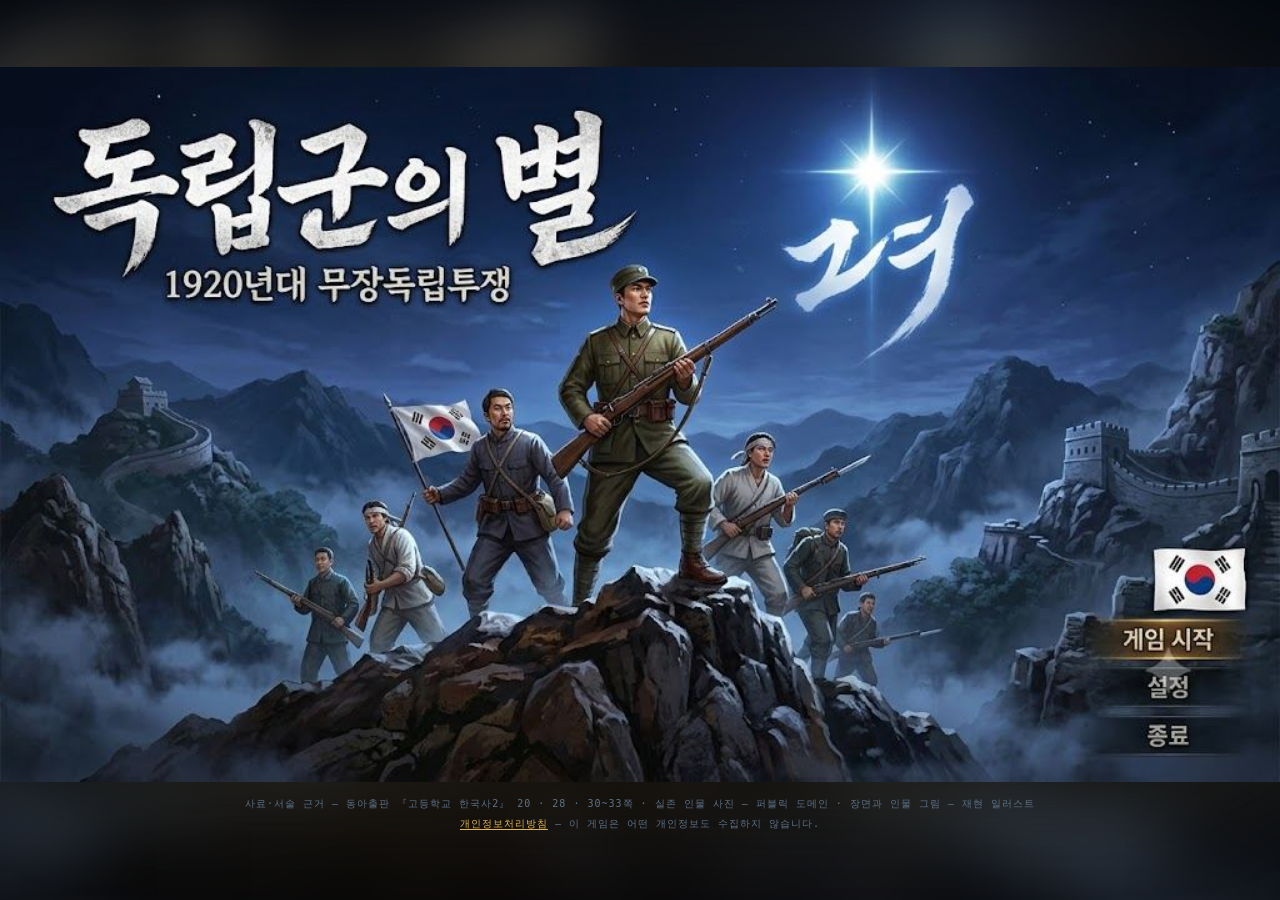
==== commit 7d589873: "새 판으로 교체 — 키아트 타이틀·무대 스프라이트·다시 쓴 하늘 배포본이 8/31 옛 판이었다. 아티팩트로 공개된 9/1 판이 실제 최신이고, 그 원본이 임시 폴더에만 있어 저장소" ====
--- a/index.html
+++ b/index.html
@@ -3,7 +3,7 @@
 <head>
 <meta charset="UTF-8">
 <meta name="viewport" content="width=device-width, initial-scale=1">
-<meta http-equiv="Content-Security-Policy" content="default-src 'self'; script-src 'self' 'sha256-ow9B3reenMj30PjJqlj9pXm3BBuHCQByW/2AfJC7ekM='; style-src 'self' 'unsafe-inline' https://fonts.googleapis.com; font-src 'self' https://fonts.gstatic.com; img-src 'self' data:; media-src 'self' data:; connect-src 'self'; object-src 'none'; base-uri 'self'; form-action 'self'">
+<meta http-equiv="Content-Security-Policy" content="default-src 'self'; script-src 'self' 'sha256-tFBerUGTzoI6iFT71KojW0exzbslYkgXz5A8R7aOOuE='; style-src 'self' 'unsafe-inline' https://fonts.googleapis.com; font-src 'self' https://fonts.gstatic.com; img-src 'self' data:; media-src 'self' data:; connect-src 'self'; object-src 'none'; base-uri 'self'; form-action 'self'">
 <meta name="referrer" content="strict-origin-when-cross-origin">
 <title>독립군의 별</title>
 <meta name="description" content="1920년 만주, 봉오동에서 자유시까지 한 소대를 데리고 가는 고등학교 한국사 수업용 브라우저 게임. 선택마다 사람 이름이 걸린다.">
@@ -1062,7 +1062,7 @@
   50%    {box-shadow:0 0 0 5px rgba(217,196,141,.10), 0 8px 18px -10px rgba(0,0,0,.9)}
 }
 .unit.has .unit-tag{border-color:rgba(217,196,141,.45)}
-.unit.has .unit-tag em::before{content:"● "}
+/* ● 는 JS 쪽에서 붙인다 */
 
 /* ============ 곁에 둔 사람 ============ */
 
@@ -1356,6 +1356,1366 @@
   .nb-input{font-size:20px}
 }
 
+/* ============================================================
+   키아트에 맞춘 색 — 밤의 푸른빛과 금색
+   ============================================================ */
+
+:root{
+  --ground:#080E17;
+  --ground-2:#0E1724;
+  --panel:#131E2E;
+  --panel-2:#1A2839;
+  --line:#223145;
+  --line-2:#38506E;
+  --text:#E4EAF2;
+  --muted:#93A3B7;
+  --dim:#5F7186;
+
+  --star:#E3B457;
+  --star-2:#F6DA94;
+  --red:#C8102E;
+  --red-2:#E4677A;
+  --blue:#5E8FBF;
+}
+
+/* ============ 시작 화면 ============ */
+
+.title-screen{display:none}
+
+.keyart{
+  position:relative;width:100%;max-width:1024px;margin:0 auto;
+  aspect-ratio:1024 / 572;
+  border:1px solid var(--line-2);border-radius:3px;overflow:hidden;
+  box-shadow:0 30px 80px -40px #000, 0 0 0 1px rgba(227,180,87,.14) inset;
+  background:#0A1220;
+  animation:keyIn 1.1s cubic-bezier(.2,.8,.3,1) both;
+}
+@keyframes keyIn{from{opacity:0;transform:scale(1.03)}to{opacity:1;transform:none}}
+.keyart-img{display:block;width:100%;height:100%;object-fit:cover}
+
+/* 그림 속 차림표 위에 겹치는 실제 단추 */
+.keyart-hit{
+  position:absolute;right:0;width:15.5%;
+  background:none;border:0;padding:0;margin:0;cursor:pointer;
+  display:block;
+}
+.kh-glow{
+  position:absolute;inset:2% 6% 2% 0;border-radius:2px;
+  background:linear-gradient(90deg,transparent,rgba(227,180,87,.26) 45%,rgba(246,218,148,.34));
+  opacity:0;transition:opacity .22s;
+}
+.keyart-hit:hover .kh-glow,
+.keyart-hit:focus-visible .kh-glow{opacity:1}
+.keyart-hit:focus-visible{outline:2px solid var(--star-2);outline-offset:-3px}
+.keyart-hit.primary .kh-glow{
+  background:linear-gradient(90deg,transparent,rgba(246,218,148,.34) 40%,rgba(255,236,186,.5));
+}
+.keyart-hit:active .kh-glow{opacity:.55}
+
+/* 그림이 작아지면 진짜 차림표를 아래에 낸다 */
+.keyart-menu{display:none;gap:10px;justify-content:center;margin:20px 0 0;flex-wrap:wrap}
+.keyart-menu .btn{min-width:132px;text-align:center}
+
+@media (max-width:720px){
+  .keyart-hit{display:none}
+  .keyart-menu{display:flex}
+}
+@media (hover:none){
+  .keyart-menu{display:flex}
+}
+
+.byline{
+  font-family:var(--f-mono);font-size:10.5px;letter-spacing:.1em;line-height:2;
+  color:var(--dim);margin:24px 0 0;text-align:center;
+}
+
+/* ============ 단추 — 그림 속 「게임 시작」 막대를 따른다 ============ */
+
+.btn{
+  background:linear-gradient(180deg,#F2D089,#E3B457 52%,#C79634);
+  border:1px solid #F0D291;color:#1A1408;font-weight:600;
+  box-shadow:0 1px 0 rgba(255,247,224,.55) inset, 0 10px 22px -14px rgba(227,180,87,.8);
+}
+.btn:hover{
+  background:linear-gradient(180deg,#FBE3AC,#F0CA7C 52%,#D8A845);
+  border-color:#FBE7B8;
+}
+.btn:active{box-shadow:0 1px 3px rgba(0,0,0,.4) inset}
+.btn.ghost{
+  background:transparent;color:var(--text);border:1px solid var(--line-2);
+  font-weight:400;box-shadow:none;
+}
+.btn.ghost:hover{
+  background:rgba(227,180,87,.09);border-color:var(--star);color:var(--star-2);
+}
+.btn:disabled,.btn:disabled:hover{
+
+  background:linear-gradient(180deg,#37455A,#28323F);
+  border-color:var(--line-2);color:var(--dim);box-shadow:none;opacity:1;
+}
+
+/* ============ 표제에 붓자국 ============ */
+
+.scene h2{position:relative;padding-bottom:14px}
+.scene h2::after{
+  content:"";position:absolute;left:0;bottom:0;
+  width:min(210px,42%);height:7px;
+  background:
+    radial-gradient(60% 100% at 8% 55%,var(--star) 0 60%,transparent 62%),
+    radial-gradient(72% 100% at 42% 45%,var(--star) 0 55%,transparent 58%),
+    radial-gradient(50% 100% at 82% 60%,var(--star) 0 45%,transparent 50%);
+  opacity:.62;
+  -webkit-mask-image:linear-gradient(90deg,#000 0 72%,transparent);
+          mask-image:linear-gradient(90deg,#000 0 72%,transparent);
+}
+
+/* ============ 설정 ============ */
+
+.setlist{display:flex;flex-direction:column;gap:1px;background:var(--line);
+  border:1px solid var(--line);border-radius:2px;margin:0 0 18px}
+.setrow{
+  display:flex;align-items:center;justify-content:space-between;gap:16px;
+  background:var(--panel);border:0;color:var(--text);font:inherit;
+  padding:17px 20px;cursor:pointer;transition:.2s;text-align:left;
+}
+.setrow:hover{background:var(--panel-2)}
+.setrow:focus-visible{outline:2px solid var(--star);outline-offset:-2px}
+.sr-n{font-size:15.5px}
+.sr-v{
+  font-family:var(--f-mono);font-size:12px;letter-spacing:.1em;color:var(--star);
+  border:1px solid rgba(227,180,87,.4);padding:4px 12px;border-radius:1px;min-width:52px;text-align:center;
+}
+
+/* ============ 접근 설정 ============ */
+
+html.big{font-size:118%}
+html.big .narr,html.big .dlg-said,html.big .talk-said{font-size:1.12em}
+html.calm *,html.calm *::before,html.calm *::after{
+  animation-duration:.001ms !important;animation-iteration-count:1 !important;
+  transition-duration:.06s !important;
+}
+
+/* 시작 화면 아래 근거 줄은 그림 너비를 따라간다 */
+.scene .byline{max-width:1024px;margin-left:auto;margin-right:auto}
+.keyart-menu{max-width:1024px;margin-left:auto;margin-right:auto}
+
+/* ============================================================================
+   독립군의 별 — 시작 화면 그림을 기준으로 한 화면 언어
+
+   색은 그림에서 뽑았다. 차가운 청색은 세계와 상태, 금색은 내가 건드릴 수 있는
+   것, 붉은색은 잃은 것. 그림에서 채도 높은 색이 태극기 하나뿐인 것과 같다.
+   시그니처는 그림 속 팔각 별 하나. 구분선과 현재 단계에만 쓴다.
+   ========================================================================= */
+
+:root{
+  --night-0:#050A13;
+  --night-1:#0A1322;
+  --night-2:#16243A;
+
+  --ground:#070D18;
+  --ground-2:#0C1424;
+  --panel:#111C2E;
+  --panel-2:#18263B;
+
+  --line:#1E2E45;
+  --line-2:#31486A;
+  --rule:rgba(227,180,87,.34);
+
+  --text:#E6ECF5;
+  --muted:#93A6BD;
+  --dim:#5E7288;
+
+  --star:#E3B457;
+  --star-2:#FBE9BC;
+  --star-dim:rgba(227,180,87,.16);
+
+  --red:#C8102E;
+  --red-2:#E4677A;
+  --blue:#5E8FBF;
+  --jade:#79A894;
+  --warm:#C9A272;
+
+  --mist-c:143,166,190;
+  --mist-a:.55;
+}
+
+/* ============ 배경 — 안개가 살아 있다 ============ */
+
+body{background:var(--ground)}
+
+.fog{
+  position:fixed;z-index:1;pointer-events:none;
+  left:-40%;width:180%;
+  background:radial-gradient(58% 100% at 50% 62%,
+              rgba(var(--mist-c),calc(var(--mist-a) * .17)),transparent 76%);
+  filter:blur(3px);
+  transition:background 1.2s ease;
+}
+.fog.a{bottom:4vh;height:44vh;animation:drift 120s linear infinite}
+.fog.b{bottom:20vh;height:38vh;opacity:.72;animation:drift 186s linear infinite reverse}
+.fog.c{bottom:34vh;height:30vh;opacity:.45;animation:drift 250s linear infinite}
+@keyframes drift{from{transform:translateX(-9%)}to{transform:translateX(9%)}}
+
+#grain{opacity:.05}
+
+/* ============ 판 — 모든 내용은 밤 위에 놓인 판 위에 있다 ============ */
+
+.wrap,.scene{position:relative;z-index:3}
+
+.scene{
+  animation:sceneIn .5s cubic-bezier(.2,.8,.3,1) both;
+}
+@keyframes sceneIn{from{opacity:0;transform:translateY(9px)}to{opacity:1;transform:none}}
+
+/* ============ 글자 ============ */
+
+h1,h2,h3{font-family:var(--f-display);font-weight:400}
+
+.scene h2{
+  font-size:clamp(30px,4.4vw,44px);line-height:1.22;letter-spacing:-.012em;
+  margin:0 0 20px;padding-bottom:0;color:#F1F5FA;
+  text-shadow:0 2px 0 rgba(4,8,14,.85), 0 0 34px rgba(198,214,230,.14);
+}
+.scene h2::after{display:none}
+
+/* 표제 앞의 붓 한 획 */
+.scene h2::before{
+  content:"";display:block;width:64px;height:3px;margin:0 0 16px;
+  background:linear-gradient(90deg,var(--star) 0 42%,rgba(227,180,87,.35) 70%,transparent);
+  border-radius:2px 6px 6px 2px;
+  transform:skewX(-22deg);
+}
+
+.eyebrow{
+  display:flex;align-items:center;gap:10px;
+  font-family:var(--f-mono);font-size:10.5px;letter-spacing:.24em;
+  color:var(--star);margin:0 0 12px;text-transform:none;
+}
+.eyebrow::after{
+  content:"";flex:1 1 auto;height:1px;
+  background:linear-gradient(90deg,var(--rule),transparent 88%);
+}
+
+.narr{
+  font-family:var(--f-doc);font-size:clamp(16px,1.35vw,18.5px);
+  line-height:1.95;color:#D3DCE7;max-width:60ch;margin:0 0 20px;
+}
+.narr em{color:var(--star-2);font-style:normal}
+.narr strong{color:#F1F5FA;font-weight:700}
+
+.cite,.cite-inline{font-family:var(--f-mono);font-size:10.5px;letter-spacing:.09em;color:var(--dim)}
+
+.hintline{
+  font-family:var(--f-mono);font-size:11px;letter-spacing:.06em;color:var(--dim);
+  margin:0;line-height:1.8;
+}
+
+/* ============ 시그니처 — 팔각 별 ============ */
+
+.starmark{width:15px;height:15px;fill:var(--star);flex:0 0 auto;opacity:.9}
+.starmark.big{width:22px;height:22px}
+
+/* ============ 장면 그림 — 필름 스틸처럼 ============ */
+
+.plate{
+  position:relative;margin:0 0 26px;border-radius:2px;overflow:hidden;
+  background:#060B14;
+  border:1px solid var(--line);
+  box-shadow:
+    0 0 0 1px rgba(227,180,87,.10) inset,
+    0 26px 60px -34px rgba(0,0,0,.95);
+}
+.plate .scene-img{
+  display:block;width:100%;height:auto;
+  filter:saturate(.94) contrast(1.03);
+}
+.plate-vig{
+  position:absolute;left:0;right:0;top:0;height:100%;pointer-events:none;
+  background:radial-gradient(128% 100% at 50% 46%,transparent 62%,rgba(5,10,19,.42) 100%);
+}
+.plate{display:flex;flex-direction:column}
+.plate .scene-img{flex:0 0 auto}
+.plate figcaption{
+  position:static;
+  display:flex;align-items:baseline;gap:11px;flex-wrap:wrap;
+  padding:12px 15px 13px;
+  border-top:1px solid var(--line);
+  background:var(--ground-2);
+  font-family:var(--f-body);font-size:12.5px;color:#B9C7D8;line-height:1.65;
+}
+.repro{
+  font-family:var(--f-mono);font-size:9px;letter-spacing:.16em;color:var(--star);
+  border:1px solid var(--rule);padding:3px 7px;border-radius:1px;
+  background:rgba(4,9,17,.6);flex:0 0 auto;
+}
+
+/* 전투 연출은 그림 위에 겹친다 */
+.plate.fx .fx-smoke,.plate.fx .fx-flash{bottom:0}
+
+/* ============ 단추 — 그림 속 금색 띠. 양 끝이 빛에 녹는다 ============ */
+
+.btn{
+  position:relative;overflow:hidden;
+  font:inherit;font-family:var(--f-body);font-size:14.5px;font-weight:500;
+  letter-spacing:.04em;padding:15px 34px;border-radius:2px;cursor:pointer;
+  color:#1B1408;
+  border:0;
+  background:
+    linear-gradient(180deg,#F6DDA4 0%,#E3B457 46%,#C99A38 100%);
+  box-shadow:
+    0 1px 0 rgba(255,248,229,.6) inset,
+    0 -1px 0 rgba(120,86,20,.5) inset,
+    0 14px 30px -18px rgba(227,180,87,.9);
+  transition:.2s;
+}
+.btn::after{
+  content:"";position:absolute;inset:0;pointer-events:none;
+  background:linear-gradient(90deg,rgba(255,252,240,.5),transparent 22%,transparent 78%,rgba(255,252,240,.5));
+  opacity:.35;
+}
+.btn:hover{
+  background:linear-gradient(180deg,#FFF0CB 0%,#F2CB7E 46%,#D9AB4C 100%);
+  transform:translateY(-1px);
+  box-shadow:0 1px 0 rgba(255,252,240,.7) inset,0 18px 34px -18px rgba(227,180,87,1);
+}
+.btn:active{transform:none;box-shadow:0 2px 5px rgba(0,0,0,.45) inset}
+.btn:focus-visible{outline:2px solid var(--star-2);outline-offset:3px}
+
+.btn.ghost{
+  background:transparent;color:var(--text);font-weight:400;
+  border:1px solid var(--line-2);box-shadow:none;
+}
+.btn.ghost::after{display:none}
+.btn.ghost:hover{
+  background:rgba(227,180,87,.08);border-color:var(--star);color:var(--star-2);
+  transform:none;box-shadow:none;
+}
+.btn:disabled,.btn:disabled:hover{
+  background:linear-gradient(180deg,#26344A,#17222F);
+  color:#5E7288;box-shadow:none;transform:none;cursor:not-allowed;
+  border:1px solid var(--line);
+}
+.btn:disabled::after{display:none}
+.btn.small{padding:10px 20px;font-size:13px}
+
+.actbar{
+  display:flex;align-items:center;gap:20px;flex-wrap:wrap;
+  margin:34px 0 0;padding:24px 0 0;position:relative;
+}
+.actbar::before{
+  content:"";position:absolute;left:0;right:0;top:0;height:1px;
+  background:linear-gradient(90deg,transparent,var(--rule) 12%,var(--rule) 62%,transparent);
+}
+
+/* ============ 선택지 ============ */
+
+.opts{display:flex;flex-direction:column;gap:12px}
+.opt{
+  position:relative;width:100%;text-align:left;
+  background:linear-gradient(100deg,var(--panel),rgba(17,28,46,.72));
+  border:1px solid var(--line);border-left:2px solid var(--line-2);
+  border-radius:2px;color:var(--text);font:inherit;padding:18px 20px;
+  cursor:pointer;transition:.2s;overflow:hidden;
+}
+.opt:hover{
+  background:linear-gradient(100deg,var(--panel-2),rgba(24,38,59,.8));
+  border-left-color:var(--star);transform:translateX(4px);
+  box-shadow:-3px 0 22px -12px rgba(227,180,87,.85);
+}
+.opt:focus-visible{outline:2px solid var(--star);outline-offset:2px}
+.opt .t{display:block;font-family:var(--f-body);font-size:16px;color:#F1F5FA;margin-bottom:5px}
+.opt .s{display:block;font-size:13px;color:var(--muted);line-height:1.65}
+
+.opt.has-pic{display:grid;grid-template-columns:158px 1fr;padding:0;align-items:stretch}
+.opt.has-pic .opt-b{padding:17px 20px}
+.opt-pic{min-height:100px}
+.opt-pic::after{
+  background:linear-gradient(90deg,transparent 48%,rgba(17,28,46,.92) 100%);
+}
+.opt.has-pic:hover .opt-pic img{filter:saturate(1.02) brightness(1.05);transform:scale(1.05)}
+
+/* ============ 대화 ============ */
+
+.talk,.dlg{
+  position:relative;
+  background:linear-gradient(100deg,rgba(12,20,36,.9),rgba(12,20,36,.5));
+  border:1px solid var(--line);border-radius:2px;
+  padding:20px 22px;margin:0 0 22px;
+}
+.talk{display:grid;grid-template-columns:78px 1fr;gap:18px;align-items:start}
+.talk-face,.dlg-face{
+  border:1px solid var(--line-2);border-radius:1px;overflow:hidden;
+  box-shadow:0 0 0 3px rgba(5,10,19,.8);
+}
+.talk-face img,.dlg-face img{filter:saturate(.9) contrast(1.04)}
+.talk-who,.dlg-who{
+  font-family:var(--f-display);font-size:19px;color:#F1F5FA;margin:0 0 4px;
+}
+.talk-meta,.dlg-meta{
+  display:block;font-family:var(--f-mono);font-size:10px;letter-spacing:.13em;
+  color:var(--star);margin-top:5px;
+}
+.talk-said,.dlg-said{
+  font-family:var(--f-doc);font-size:clamp(16px,1.4vw,19px);line-height:1.9;
+  color:#DCE4EE;margin:8px 0 0;max-width:46ch;
+}
+.dlg{display:grid;grid-template-columns:186px 1fr;gap:28px;align-items:center;padding:24px}
+.dlg-line{font-size:12.5px;color:var(--dim);margin:12px 0 0}
+
+.myline{
+  font-family:var(--f-doc);font-size:16.5px;color:var(--star-2);
+  margin:0 0 24px;padding:13px 18px;
+  border-left:2px solid var(--star);
+  background:linear-gradient(90deg,rgba(227,180,87,.10),transparent 70%);
+}
+
+/* ============ 알림 상자 ============ */
+
+.note-box{
+  position:relative;background:var(--ground-2);
+  border:1px solid var(--line);border-left:2px solid var(--line-2);
+  border-radius:2px;padding:20px 22px;margin:0 0 24px;
+}
+.note-box h3{
+  font-family:var(--f-mono);font-size:10.5px;letter-spacing:.16em;font-weight:400;
+  color:var(--star);margin:0 0 11px;
+}
+.note-box p{font-size:14px;line-height:1.82;color:#C4D0DE;margin:0;max-width:64ch}
+.note-box p + p{margin-top:11px}
+.note-box.good{border-left-color:var(--jade)}
+.note-box.good h3{color:var(--jade)}
+.note-box.warn{border-left-color:var(--red)}
+.note-box.warn h3{color:var(--red-2)}
+
+/* ============ 상황 띠 (HUD) ============ */
+
+.board{
+  position:relative;
+  display:flex;align-items:center;gap:24px;flex-wrap:wrap;
+  padding:14px 0 13px;margin:0 0 30px;
+  background:none;border:0;
+}
+.board::before,.board::after{
+  content:"";position:absolute;left:0;right:0;height:1px;
+  background:linear-gradient(90deg,transparent,var(--rule) 10%,var(--rule) 90%,transparent);
+}
+.board::before{top:0}
+.board::after{bottom:0}
+
+.slug{
+  display:flex;align-items:center;gap:9px;
+  font-family:var(--f-mono);font-size:12px;letter-spacing:.13em;color:#C4D0DE;
+}
+.slug-sep{color:var(--star);opacity:.7}
+.slug-place{color:var(--muted)}
+
+.stats .st-n{font-family:var(--f-mono);font-size:9.5px;letter-spacing:.14em;color:var(--dim)}
+.stats .st-bar{
+  width:64px;height:4px;background:rgba(49,72,106,.55);border-radius:0;overflow:hidden;
+}
+.stats .st-bar > span{background:linear-gradient(90deg,#C99A38,var(--star-2))}
+.stats .st-v{font-family:var(--f-mono);font-size:12.5px;color:var(--star-2)}
+
+.roster{display:flex;gap:7px;flex-wrap:wrap}
+.rchip{
+  display:flex;align-items:center;gap:7px;
+  font-family:var(--f-body);font-size:11.5px;color:#C4D0DE;
+  background:rgba(12,20,36,.75);border:1px solid var(--line);
+  padding:4px 10px 4px 4px;border-radius:1px;transition:.25s;
+}
+.rface{width:22px;height:22px;object-fit:cover;border-radius:1px;filter:saturate(.85)}
+.rchip.gone{color:var(--dim);border-color:rgba(30,46,69,.6);opacity:.5}
+.rchip.gone .rface{filter:grayscale(1) brightness(.4)}
+.rchip.mine{border-color:var(--rule);background:rgba(227,180,87,.07)}
+.rchip.mine::after{content:"★";margin-left:3px;color:var(--star);font-size:9px}
+
+.sndbtn{
+  margin-left:auto;font-family:var(--f-mono);font-size:10.5px;letter-spacing:.12em;
+  background:transparent;color:var(--muted);border:1px solid var(--line);
+  padding:7px 13px;border-radius:1px;cursor:pointer;transition:.2s;
+}
+.sndbtn:hover{border-color:var(--star);color:var(--star)}
+.sndbtn.off{color:var(--dim)}
+
+.aside{
+  flex:1 0 100%;order:9;margin:11px 0 0;padding:11px 0 0;
+  border-top:1px solid var(--line);
+}
+
+/* ============ 단계 표시 ============ */
+
+.stage-top{
+  display:flex;align-items:center;gap:14px;margin:0 0 20px;
+}
+.steps{display:flex;gap:7px;align-items:center}
+.step{
+  display:block;width:26px;height:2px;background:var(--line-2);border-radius:2px;
+  transition:.35s;
+}
+.step.done{background:rgba(227,180,87,.45)}
+.step.on{
+  background:var(--star);width:34px;
+  box-shadow:0 0 12px rgba(227,180,87,.75);
+}
+.count{font-family:var(--f-mono);font-size:10.5px;letter-spacing:.15em;color:var(--dim)}
+
+/* ============ 사료 ============ */
+
+.doc{
+  background:var(--ground-2);border:1px solid var(--line);border-radius:2px;
+  overflow:hidden;transition:.25s;
+}
+.doc.open{border-color:var(--rule)}
+.doc-bar{
+  display:flex;align-items:center;gap:14px;width:100%;
+  background:none;border:0;color:var(--text);font:inherit;
+  padding:15px 17px;cursor:pointer;text-align:left;transition:.2s;
+}
+.doc-bar:hover{background:rgba(24,38,59,.6)}
+.doc-seal{
+  flex:0 0 auto;width:30px;height:30px;display:grid;place-items:center;
+  font-family:var(--f-display);font-size:15px;
+  color:var(--star);border:1px solid var(--rule);border-radius:1px;
+  background:rgba(227,180,87,.06);
+}
+.doc-title{font-size:14.5px;color:#E6ECF5}
+.doc-badges{
+  display:flex;gap:7px;flex-wrap:wrap;margin-top:5px;
+  font-family:var(--f-mono);font-size:9.5px;letter-spacing:.09em;color:var(--dim);
+}
+.doc-badges span::after{content:"·";margin-left:7px;opacity:.5}
+.doc-badges span:last-child::after{display:none}
+.doc-cost{
+  margin-left:auto;font-family:var(--f-mono);font-size:10px;letter-spacing:.13em;
+  color:var(--star);white-space:nowrap;
+}
+.src-tag{
+  font-family:var(--f-mono);font-size:9px;letter-spacing:.1em;color:var(--dim);
+  border:1px solid var(--line);padding:2px 6px;border-radius:1px;margin-right:8px;
+}
+.src-tag.on{color:var(--star);border-color:var(--rule)}
+
+/* ============ 전황판 ============ */
+
+.bfield{
+  background:linear-gradient(180deg,rgba(12,20,36,.92),rgba(8,14,26,.92));
+  border:1px solid var(--line);border-left:2px solid var(--red);
+  box-shadow:0 0 0 1px rgba(227,180,87,.06) inset;
+}
+.bf-l{color:var(--dim)}
+.bf-time-now{color:var(--star-2);font-size:16px}
+.bf-node.on i{background:var(--red);border-color:var(--red-2)}
+.bf-man{border-color:var(--line-2)}
+.bf-man.front{border-color:var(--star);box-shadow:0 0 0 1px var(--rule)}
+.bf-t{color:var(--star)}
+
+/* ============ 명부·증언 ============ */
+
+.wit{background:var(--ground-2);border-color:var(--line)}
+.w-row + .w-row{border-top-color:var(--line)}
+.w-h{color:var(--star)}
+.w-row p{color:#C4D0DE}
+
+.ledgerbook{
+  background:var(--ground-2);border:1px solid var(--line);border-radius:2px;
+  padding:24px;margin:0 0 24px;
+}
+.mhead{
+  font-family:var(--f-mono);font-size:10.5px;letter-spacing:.16em;font-weight:400;
+  color:var(--star);margin:0 0 18px;
+}
+.fc-img{border:1px solid var(--line-2)}
+.fc-n{color:#E6ECF5}
+.fc-u{color:var(--dim)}
+.fc.gone .fc-img{filter:grayscale(1) brightness(.45)}
+.fc.survived .fc-img{box-shadow:0 0 0 1px var(--rule)}
+
+.card-out{
+  background:var(--night-0);border:1px solid var(--line);border-radius:2px;
+  font-family:var(--f-mono);font-size:11.5px;line-height:1.95;color:#A9BACD;
+  padding:22px;white-space:pre-wrap;max-height:340px;overflow:auto;
+}
+
+/* ============ 전사 ============ */
+
+.fallen-screen{animation:fallenIn .8s ease-out both}
+@keyframes fallenIn{from{opacity:0;filter:blur(6px)}to{opacity:1;filter:none}}
+.fallen-tag{
+  font-family:var(--f-mono);font-size:10.5px;letter-spacing:.24em;color:var(--red-2);
+}
+.fallen-name{
+  font-family:var(--f-display);font-size:clamp(34px,5vw,50px);color:#F1F5FA;
+  margin:6px 0 10px;text-shadow:0 2px 0 rgba(4,8,14,.9);
+}
+.keepsake{background:var(--line);border-color:var(--line)}
+.kp{background:var(--ground-2)}
+.kp-l{color:var(--dim)}
+.kp-list li{color:#C4D0DE}
+.kp-keep{color:#E6ECF5}
+.kp-last{color:var(--star);border-top-color:var(--line)}
+.warnline{color:var(--red-2)}
+
+/* ============ 주둔지 ============ */
+
+.camp{border:1px solid var(--line);box-shadow:0 26px 60px -34px rgba(0,0,0,.95)}
+.camp-sheen{
+  background:
+    radial-gradient(118% 88% at 50% 34%,transparent 42%,rgba(5,10,19,.62) 100%),
+    linear-gradient(to bottom,rgba(5,10,19,.24),transparent 22%);
+}
+.unit-tag{
+  background:rgba(6,11,20,.88);border:1px solid var(--line);
+  color:#E6ECF5;
+}
+.unit.has .unit-tag{border-color:var(--rule)}
+.unit-tag em{color:var(--star)}
+.unit-tag i{color:var(--dim)}
+.unit-fig{border-color:var(--line-2);box-shadow:0 10px 22px -12px rgba(0,0,0,.95)}
+
+/* ============ 배치 ============ */
+
+.sq{
+  background:var(--panel);border:1px solid var(--line);border-radius:2px;
+  transition:.2s;
+}
+.sq:hover{background:var(--panel-2);border-color:var(--line-2)}
+.sq.on{border-color:var(--star);background:rgba(227,180,87,.09)}
+.sqn{color:#F1F5FA}
+.sqm{color:var(--dim)}
+.sqs{color:var(--muted)}
+.sqs.fit{color:var(--star)}
+
+/* ============ 설정 ============ */
+
+.setrow{background:var(--panel)}
+.setrow:hover{background:var(--panel-2)}
+.sr-v{border-color:var(--rule)}
+
+/* ============ 시작 화면 ============ */
+
+.keyart{
+  border:1px solid var(--line-2);
+  box-shadow:
+    0 0 0 1px rgba(227,180,87,.14) inset,
+    0 40px 90px -46px rgba(0,0,0,1),
+    0 0 120px -50px rgba(227,180,87,.32);
+}
+.byline{color:var(--dim)}
+
+/* ============ 반응 ============ */
+
+@media (max-width:760px){
+  .talk{grid-template-columns:60px 1fr;gap:13px}
+  .dlg{grid-template-columns:100px 1fr;gap:15px;padding:17px}
+  .opt.has-pic{grid-template-columns:110px 1fr}
+  .board{gap:14px}
+  .scene h2::before{width:48px}
+}
+
+/* ============ 움직임 줄이기 ============ */
+
+html.calm .fog{animation:none}
+html.calm .scene{animation:none}
+
+/* ============ 상황 띠를 두 단으로 — 날짜·지표는 윗줄, 명단은 아랫줄 ============ */
+
+.board{display:flex;flex-wrap:wrap;align-items:center;gap:9px 24px}
+.slug{flex:0 1 auto;order:1}
+.stats{flex:0 1 auto;order:2}
+.sndbtn{order:3;margin-left:auto}
+.roster{
+  order:4;flex:1 0 100%;margin-top:3px;padding-top:10px;
+  border-top:1px solid rgba(30,46,69,.85);
+  gap:6px;
+}
+.rchip{font-size:11px;padding:3px 9px 3px 3px}
+.rface{width:20px;height:20px}
+.aside{order:9;flex:1 0 100%}
+
+@media (max-width:760px){
+  .roster{gap:5px}
+  .rchip{font-size:10.5px}
+  .rface{width:18px;height:18px}
+}
+
+.cite{max-width:70ch;line-height:1.9;margin:0 0 18px}
+.facegrid .fc-img.none{
+  border:1px dashed var(--line-2);color:var(--dim);
+  font-family:var(--f-mono);font-size:9.5px;letter-spacing:.1em;line-height:1.9;
+}
+
+/* ============================================================================
+   무대 — 배경 위에 인물이 서고, 아래에서 말한다
+   ========================================================================= */
+
+.vn{position:relative;margin:0 0 26px}
+
+.vn-scene{
+  position:relative;width:100%;aspect-ratio:16 / 9;
+  border:1px solid var(--line);border-radius:3px;overflow:hidden;
+  background:#060B14;
+  box-shadow:
+    0 0 0 1px rgba(227,180,87,.10) inset,
+    0 30px 70px -38px rgba(0,0,0,.98);
+}
+.vn-bg{
+  position:absolute;inset:0;width:100%;height:100%;object-fit:cover;
+  filter:saturate(.8) brightness(.62) contrast(1.02);
+  transform:scale(1.04);
+  animation:vnBg 1.2s ease-out both;
+}
+@keyframes vnBg{from{opacity:0;transform:scale(1.09)}to{opacity:1;transform:scale(1.04)}}
+.vn-veil{
+  position:absolute;inset:0;pointer-events:none;
+  background:
+    radial-gradient(110% 78% at 50% 34%,transparent 40%,rgba(5,10,19,.68) 100%),
+    linear-gradient(to top,rgba(5,10,19,.94) 4%,rgba(5,10,19,.30) 32%,transparent 58%);
+}
+
+/* 지어낸 사람 — 그림으로 선다 */
+.vn-actor{
+  position:absolute;right:5%;bottom:0;
+  height:97%;width:auto;max-width:52%;object-fit:contain;object-position:bottom;
+  filter:drop-shadow(0 18px 26px rgba(0,0,0,.75)) saturate(.96) brightness(.98);
+  animation:actorIn .55s cubic-bezier(.2,.8,.3,1) both;
+  z-index:2;
+}
+@keyframes actorIn{
+  from{opacity:0;transform:translateY(16px) scale(.985)}
+  to{opacity:1;transform:none}
+}
+
+/* 실존 인물 — 사진으로, 액자째 */
+.vn-photo{
+  position:absolute;right:7%;bottom:9%;z-index:2;
+  display:block;width:min(27%,250px);
+  padding:11px 11px 34px;
+  background:linear-gradient(170deg,#E8E2D2,#CFC7B4);
+  border:1px solid #B3AB93;
+  box-shadow:0 22px 40px -18px rgba(0,0,0,.95), 0 0 0 1px rgba(0,0,0,.35);
+  transform:rotate(-1.4deg);
+  animation:actorIn .55s cubic-bezier(.2,.8,.3,1) both;
+}
+.vn-photo img{
+  display:block;width:100%;aspect-ratio:3/4;object-fit:cover;
+  filter:grayscale(1) contrast(1.12) sepia(.14);
+  border:1px solid rgba(0,0,0,.35);
+}
+.vn-photo-tag{
+  position:absolute;left:0;right:0;bottom:11px;text-align:center;
+  font-family:var(--f-mono);font-size:9px;letter-spacing:.3em;color:#6B6455;
+}
+
+/* 대사창 — 그림 아래를 덮으며 시작해, 내용만큼 자란다 */
+.vn-box{
+  position:relative;z-index:4;
+  margin:-13% 3% 0;padding:26px 28px 22px;
+  background:linear-gradient(180deg,rgba(9,16,28,.96),rgba(6,11,20,.985));
+  border:1px solid var(--line-2);border-radius:2px;
+  box-shadow:
+    0 0 0 1px rgba(227,180,87,.13) inset,
+    0 22px 48px -24px rgba(0,0,0,1);
+  animation:boxIn .45s cubic-bezier(.2,.8,.3,1) both;
+}
+@keyframes boxIn{from{opacity:0;transform:translateY(10px)}to{opacity:1;transform:none}}
+
+/* 이름표 — 창 위로 솟는다 */
+.vn-name{
+  position:absolute;top:0;left:22px;transform:translateY(-52%);
+  display:inline-flex;align-items:baseline;gap:11px;
+  padding:8px 18px;
+  font-family:var(--f-display);font-size:19px;color:#0F1420;
+  background:linear-gradient(180deg,#F6DDA4,#E3B457 58%,#CDA243);
+  border:1px solid #F3D79B;border-radius:2px;
+  box-shadow:0 1px 0 rgba(255,250,235,.6) inset, 0 10px 22px -12px rgba(0,0,0,.9);
+}
+.vn-name em{
+  font-style:normal;font-family:var(--f-mono);font-size:10px;letter-spacing:.09em;
+  color:#5A4514;
+}
+
+.vn-lead{
+  font-family:var(--f-doc);font-size:15.5px;line-height:1.9;color:#9FB2C6;
+  margin:10px 0 0;max-width:66ch;
+}
+.vn-lead + .vn-say{margin-top:14px;padding-top:14px;border-top:1px solid rgba(49,72,106,.5)}
+.vn-lead em{color:var(--star-2);font-style:normal}
+.vn-lead strong{color:#DCE4EE;font-weight:700}
+
+.vn-say{
+  font-family:var(--f-doc);font-size:clamp(17px,1.6vw,21px);line-height:1.88;
+  color:#EDF2F8;margin:12px 0 0;max-width:52ch;
+  text-shadow:0 1px 0 rgba(0,0,0,.5);
+}
+
+/* 계속 표시 */
+.vn-tip{
+  position:absolute;right:18px;bottom:14px;width:11px;height:11px;
+  border-right:2px solid var(--star);border-bottom:2px solid var(--star);
+  transform:rotate(45deg);opacity:.75;
+  animation:tipBob 1.5s ease-in-out infinite;
+}
+@keyframes tipBob{0%,100%{transform:rotate(45deg) translate(0,0);opacity:.35}
+                  50%{transform:rotate(45deg) translate(2px,2px);opacity:.9}}
+
+/* 이름표만 있고 대사가 없을 때(서술 전용) */
+.vn:not(.has-actor):not(.has-photo) .vn-box{margin-top:-11%}
+
+@media (max-width:760px){
+  .vn-box{margin:-16% 2% 0;padding:22px 18px 18px}
+  .vn-name{font-size:16px;padding:6px 13px;left:14px}
+  .vn-name em{display:none}
+  .vn-say{font-size:16px}
+  .vn-lead{font-size:14px}
+  .vn-actor{right:2%;max-width:64%;height:92%}
+  .vn-photo{width:34%;right:4%}
+}
+
+html.calm .vn-bg,html.calm .vn-actor,html.calm .vn-box,html.calm .vn-photo{animation:none}
+html.calm .vn-tip{animation:none;opacity:.7}
+
+/* 액자는 대사창에 잘리지 않게 올려 세운다 */
+.vn-photo{bottom:20%;width:min(23%,210px)}
+@media (max-width:760px){ .vn-photo{bottom:24%;width:31%} }
+
+/* ============================================================================
+   한 화면에 담는다 — 무대·대사·선택지가 스크롤 없이 들어오도록
+   ========================================================================= */
+
+.vn-scene{
+  aspect-ratio:auto;
+  height:clamp(190px, 40vh, 430px);
+}
+.vn-box{
+  margin:-58px 3% 0;padding:22px 26px 18px;
+}
+.vn-lead{font-size:14.5px;line-height:1.8;margin:6px 0 0}
+.vn-lead + .vn-say{margin-top:11px;padding-top:11px}
+.vn-say{font-size:clamp(16px,1.45vw,19px);line-height:1.8;margin:8px 0 0}
+.vn-name{font-size:17px;padding:7px 15px}
+
+.opts{gap:9px}
+.opt{padding:14px 17px}
+.opt .t{font-size:15px;margin-bottom:3px}
+.opt .s{font-size:12.5px;line-height:1.55}
+.opt.has-pic{grid-template-columns:124px 1fr}
+.opt.has-pic .opt-b{padding:13px 17px}
+.opt-pic{min-height:76px}
+
+.actbar{margin:22px 0 0;padding:18px 0 0}
+.plate{margin:0 0 20px}
+
+/* 글자가 다 나오기 전에는 고르지 못한다 */
+.scene.typing .opts,
+.scene.typing .actbar{opacity:.22;pointer-events:none;transition:opacity .3s}
+.scene .opts,.scene .actbar{transition:opacity .3s}
+.scene.typing .vn{cursor:pointer}
+.scene.typing .vn-tip{animation:none;opacity:0}
+
+/* 이름 적는 칸이 대사창 안에 들어왔다 */
+.vn-box .nb-in{margin:14px 0 4px}
+.vn-box .nb-input{
+  flex:1 1 190px;font-size:20px;padding:10px 14px;
+}
+.vn-box .nb-note{margin:6px 0 0}
+
+@media (max-width:760px){
+  .vn-scene{height:clamp(160px,30vh,280px)}
+  .vn-box{margin:-46px 2% 0;padding:18px 16px 15px}
+  .opt.has-pic{grid-template-columns:96px 1fr}
+}
+
+/* 액자는 무대 높이에 맞춰 선다 */
+.vn-photo{
+  height:74%;width:auto;bottom:16%;right:6%;
+  display:flex;padding:8px 8px 25px;
+}
+.vn-photo img{height:100%;width:auto;aspect-ratio:3/4}
+.vn-photo-tag{bottom:7px;font-size:8.5px}
+
+/* 무대가 있는 화면은 아래를 조인다 */
+.vn ~ .ev-src{margin:0 0 12px}
+.vn ~ .ev-src summary{padding:9px 14px}
+.vn ~ .actbar{margin-top:14px;padding-top:14px}
+
+@media (max-width:760px){
+  .vn-photo{height:66%;bottom:20%}
+}
+
+/* 주둔지도 한 화면에 */
+.camp{aspect-ratio:auto;height:clamp(210px,44vh,450px);margin:0 0 18px}
+.camp-bg{width:100%;height:100%;object-fit:cover}
+@media (max-width:760px){ .camp{height:clamp(180px,34vh,300px)} }
+
+/* ============ 낮은 화면에서도 스크롤 없이 ============ */
+
+.board{padding:10px 0 9px;margin:0 0 18px;gap:7px 20px}
+.roster{margin-top:2px;padding-top:8px}
+.aside{margin:8px 0 0;padding:8px 0 0;font-size:13.5px}
+
+.vn-scene{height:clamp(150px, 33vh, 400px)}
+.vn-box{margin:-52px 3% 0;padding:19px 24px 15px}
+.vn{margin:0 0 18px}
+.camp{height:clamp(180px, 36vh, 420px)}
+
+.wrap{padding-top:14px}
+
+@media (max-height:820px){
+  .vn-scene{height:30vh}
+  .camp{height:32vh}
+  .vn-say{font-size:16.5px;line-height:1.72}
+  .vn-lead{font-size:13.5px;line-height:1.7}
+  .opt{padding:11px 15px}
+  .opt .t{font-size:14.5px}
+  .opt .s{font-size:12px}
+  .opt.has-pic{grid-template-columns:106px 1fr}
+  .opt-pic{min-height:64px}
+  .actbar{margin-top:13px;padding-top:13px}
+  .btn{padding:12px 26px}
+}
+
+.frame{padding-bottom:56px}
+@media (max-height:820px){
+  .frame{padding-bottom:24px}
+  .board{padding:8px 0 7px;margin:0 0 14px}
+  .vn{margin:0 0 13px}
+  .actbar{margin-top:12px;padding-top:11px}
+  .hintline{font-size:10.5px}
+}
+
+/* ============ 전황판을 무대 위에 얹는다 ============ */
+
+.vn-over{
+  position:absolute;left:0;right:0;top:0;z-index:3;pointer-events:none;
+  padding:9px 11px 0;
+}
+.vn-over .bfield{
+  margin:0;padding:9px 13px 8px;border-radius:2px;
+  background:linear-gradient(180deg,rgba(5,10,19,.9),rgba(5,10,19,.66));
+  backdrop-filter:blur(3px);
+  border:1px solid rgba(49,72,106,.7);border-left:2px solid var(--red);
+}
+.vn-over .bf-row{min-height:0;gap:10px}
+.vn-over .bf-row + .bf-row{margin-top:5px;padding-top:5px;border-top-color:rgba(49,72,106,.45)}
+.vn-over .bf-l{flex-basis:40px;font-size:9px}
+.vn-over .bf-time-now{font-size:13px}
+.vn-over .bf-node{font-size:8.5px;padding-top:12px}
+.vn-over .bf-node i{width:7px;height:7px}
+.vn-over .bf-node::before,.vn-over .bf-node::after{top:5px}
+.vn-over .bf-man{width:17px;height:17px}
+.vn-over .bf-n{font-size:10px}
+.vn-over .bf-shots i{height:10px;width:3px}
+.vn-over .bf-log{margin:5px 0 0;padding:5px 0 0}
+.vn-over .bf-log li{font-size:11px;line-height:1.55}
+.vn-over .bf-t{font-size:9.5px}
+
+/* 전황판이 있으면 인물은 아래쪽에만 선다 */
+.vn-scene:has(.vn-over) .vn-actor{height:82%}
+
+/* ============================================================================
+   무대가 화면을 채운다 — 배경·인물은 전체 화면, 대사창은 아래를 덮는다
+   ========================================================================= */
+
+.vn{
+  position:relative;
+  width:100vw;margin-left:calc(50% - 50vw);
+  height:100vh;height:100dvh;
+  overflow:hidden;background:#050A13;
+  animation:none;
+}
+.vn-bg{
+  position:absolute;inset:0;width:100%;height:100%;object-fit:cover;
+  filter:saturate(.84) brightness(.66) contrast(1.02);
+  transform:scale(1.03);
+  animation:vnBg 1.3s ease-out both;
+}
+@keyframes vnBg{from{opacity:0;transform:scale(1.07)}to{opacity:1;transform:scale(1.03)}}
+.vn-veil{
+  position:absolute;inset:0;pointer-events:none;
+  background:
+    radial-gradient(96% 66% at 50% 30%,transparent 42%,rgba(5,10,19,.62) 100%),
+    linear-gradient(to top,rgba(4,9,17,.96) 2%,rgba(4,9,17,.34) 34%,transparent 62%),
+    linear-gradient(to bottom,rgba(4,9,17,.72),transparent 18%);
+}
+
+/* 인물 — 화면 높이만큼 크게 */
+.vn-actor{
+  position:absolute;right:8%;bottom:0;
+  height:88vh;height:88dvh;width:auto;max-width:46vw;
+  object-fit:contain;object-position:bottom;
+  filter:drop-shadow(0 24px 34px rgba(0,0,0,.8)) saturate(.98);
+  animation:actorIn .6s cubic-bezier(.2,.8,.3,1) both;
+  z-index:2;
+}
+@keyframes actorIn{from{opacity:0;transform:translateY(22px) scale(.99)}to{opacity:1;transform:none}}
+
+/* 실존 인물 — 액자에 든 사진 */
+.vn-photo{
+  position:absolute;right:9%;bottom:38%;z-index:2;
+  display:flex;height:44vh;width:auto;
+  padding:12px 12px 34px;
+  background:linear-gradient(170deg,#E8E2D2,#CFC7B4);
+  border:1px solid #B3AB93;
+  box-shadow:0 26px 46px -18px rgba(0,0,0,.95), 0 0 0 1px rgba(0,0,0,.35);
+  transform:rotate(-1.4deg);
+  animation:actorIn .6s cubic-bezier(.2,.8,.3,1) both;
+}
+.vn-photo img{height:100%;width:auto;aspect-ratio:3/4;object-fit:cover;
+  filter:grayscale(1) contrast(1.12) sepia(.14);border:1px solid rgba(0,0,0,.35)}
+.vn-photo-tag{
+  position:absolute;left:0;right:0;bottom:11px;text-align:center;
+  font-family:var(--f-mono);font-size:9px;letter-spacing:.3em;color:#6B6455;
+}
+
+/* 전황판 — 무대 위쪽에 얹는다 */
+.vn-over{
+  position:absolute;left:0;right:0;top:clamp(64px,9vh,104px);z-index:3;
+  padding:0 clamp(16px,4vw,54px);pointer-events:none;
+}
+
+/* 대사창 — 화면 아래를 덮고, 선택지까지 안에 담는다 */
+.vn-panel{
+  position:absolute;left:0;right:0;bottom:0;z-index:5;
+  margin:0;padding:26px clamp(18px,5vw,60px) 22px;
+  max-height:62vh;overflow-y:auto;overscroll-behavior:contain;
+  background:linear-gradient(to top,rgba(4,9,17,.985) 62%,rgba(5,11,21,.88));
+  border:0;border-top:1px solid rgba(49,72,106,.85);
+  box-shadow:0 -1px 0 rgba(227,180,87,.22), 0 -26px 60px -30px rgba(0,0,0,1);
+  animation:boxIn .45s cubic-bezier(.2,.8,.3,1) both;
+}
+@keyframes boxIn{from{opacity:0;transform:translateY(14px)}to{opacity:1;transform:none}}
+
+.vn-name{
+  position:absolute;top:0;left:clamp(18px,5vw,60px);transform:translateY(-52%);
+  display:inline-flex;align-items:baseline;gap:11px;
+  padding:8px 20px;
+  font-family:var(--f-display);font-size:20px;color:#0F1420;
+  background:linear-gradient(180deg,#F6DDA4,#E3B457 58%,#CDA243);
+  border:1px solid #F3D79B;border-radius:2px;
+  box-shadow:0 1px 0 rgba(255,250,235,.6) inset, 0 10px 22px -12px rgba(0,0,0,.9);
+}
+.vn-name em{font-style:normal;font-family:var(--f-mono);font-size:10px;letter-spacing:.09em;color:#5A4514}
+
+.vn-text{max-width:96ch}
+.vn-lead{
+  font-family:var(--f-doc);font-size:clamp(14px,1.15vw,16px);line-height:1.85;
+  color:#9FB2C6;margin:8px 0 0;
+}
+.vn-lead em{color:var(--star-2);font-style:normal}
+.vn-lead strong{color:#DCE4EE;font-weight:700}
+.vn-lead + .vn-say{margin-top:12px;padding-top:12px;border-top:1px solid rgba(49,72,106,.55)}
+.vn-say{
+  font-family:var(--f-doc);font-size:clamp(17px,1.55vw,22px);line-height:1.85;
+  color:#EFF4FA;margin:10px 0 0;max-width:60ch;
+  text-shadow:0 1px 0 rgba(0,0,0,.55);
+}
+
+.vn-tip{
+  position:absolute;right:clamp(16px,4vw,44px);bottom:14px;width:11px;height:11px;
+  border-right:2px solid var(--star);border-bottom:2px solid var(--star);
+  transform:rotate(45deg);opacity:.75;animation:tipBob 1.5s ease-in-out infinite;
+}
+@keyframes tipBob{0%,100%{transform:rotate(45deg) translate(0,0);opacity:.3}
+                  50%{transform:rotate(45deg) translate(2px,2px);opacity:.9}}
+
+/* 대사창 안으로 들어온 것들 */
+.vn-panel .opts{margin:16px 0 0;gap:9px}
+.vn-panel .opts:not(:has(.has-pic)){
+  display:grid;grid-template-columns:repeat(auto-fit,minmax(260px,1fr));
+}
+.vn-panel .opt{background:linear-gradient(100deg,rgba(19,31,50,.92),rgba(14,24,40,.78))}
+.vn-panel .actbar{
+  margin:14px 0 0;padding:13px 0 0;
+}
+.vn-panel .actbar::before{
+  background:linear-gradient(90deg,transparent,rgba(49,72,106,.7) 10%,rgba(49,72,106,.7) 70%,transparent);
+}
+.vn-panel .note-box{margin:14px 0 0;background:rgba(9,17,30,.8)}
+.vn-panel .ev-src{margin:12px 0 0;background:rgba(9,17,30,.8)}
+.vn-panel .docs{margin-top:10px}
+.vn-panel .nb-in{margin:14px 0 2px}
+.vn-panel .nb-note{margin:6px 0 0}
+
+/* 무대가 뜬 화면은 페이지가 스크롤되지 않는다 */
+body.staged{overflow:hidden}
+body.staged .frame{max-width:none;padding:0}
+body.staged #board{
+  position:absolute;top:0;left:0;right:0;z-index:8;
+  margin:0;padding:11px clamp(18px,5vw,60px) 14px;
+  background:linear-gradient(to bottom,rgba(4,9,17,.94),rgba(4,9,17,.42) 72%,transparent);
+  border:0;
+}
+body.staged #board::before,body.staged #board::after{display:none}
+body.staged .roster{border-top-color:rgba(49,72,106,.5)}
+body.staged .scene{animation:none}
+body.staged #grain{z-index:9}
+
+@media (max-width:760px){
+  .vn-actor{right:0;max-width:74vw;height:74vh}
+  .vn-photo{height:34vh;right:5%;bottom:46%}
+  .vn-name{font-size:16px;padding:6px 14px}
+  .vn-name em{display:none}
+  .vn-panel{padding:22px 16px 18px;max-height:68vh}
+  .vn-say{font-size:16.5px}
+  .vn-panel .opts{grid-template-columns:1fr}
+}
+
+html.calm .vn-bg,html.calm .vn-actor,html.calm .vn-panel,html.calm .vn-photo{animation:none}
+html.calm .vn-tip{animation:none;opacity:.7}
+
+/* 이름표가 대사창 밖으로 솟아도 잘리지 않게 */
+.vn-panel{overflow:visible;max-height:none}
+.vn-scroll{
+  max-height:calc(60vh - 60px);overflow-y:auto;overscroll-behavior:contain;
+  padding-right:4px;
+}
+.vn-scroll::-webkit-scrollbar{width:6px}
+.vn-scroll::-webkit-scrollbar-thumb{background:rgba(49,72,106,.9);border-radius:3px}
+.vn-panel .vn-name{z-index:6}
+
+/* 무대 화면은 남는 여백을 두지 않는다 */
+body.staged .wrap{padding:0;margin:0}
+body.staged #screen{margin:0;padding:0;display:block}
+body.staged .scene{margin:0;padding:0}
+.vn{margin:0 0 0 calc(50% - 50vw)}
+
+/* 주둔지도 무대처럼 화면을 채운다 */
+.camp{
+  width:100vw;margin:0 0 0 calc(50% - 50vw);
+  height:100vh;height:100dvh;
+  border:0;border-radius:0;box-shadow:none;
+}
+.camp-bg{filter:saturate(.88) brightness(.72)}
+.camp-sheen{
+  background:
+    radial-gradient(96% 70% at 50% 34%,transparent 44%,rgba(5,10,19,.62) 100%),
+    linear-gradient(to bottom,rgba(4,9,17,.72),transparent 16%),
+    linear-gradient(to top,rgba(4,9,17,.88) 2%,transparent 26%);
+}
+body.campstage{overflow:hidden}
+body.campstage .wrap{padding:0}
+body.campstage #screen{margin:0;padding:0}
+body.campstage .scene{margin:0}
+body.campstage .frame{max-width:none;padding:0}
+body.campstage #board{
+  position:absolute;top:0;left:0;right:0;z-index:8;margin:0;
+  padding:11px clamp(18px,5vw,60px) 14px;
+  background:linear-gradient(to bottom,rgba(4,9,17,.94),rgba(4,9,17,.42) 72%,transparent);
+  border:0;
+}
+body.campstage #board::before,body.campstage #board::after{display:none}
+body.campstage .camp + *{
+  position:absolute;left:0;right:0;bottom:0;z-index:6;
+  padding:20px clamp(18px,5vw,60px);
+  background:linear-gradient(to top,rgba(4,9,17,.97) 60%,rgba(5,11,21,.8));
+  border-top:1px solid rgba(49,72,106,.85);margin:0;
+}
+
+/* 전황판은 상황 띠 아래에서 시작한다 */
+.vn-over{top:clamp(104px,16vh,146px)}
+@media (max-width:760px){ .vn-over{top:clamp(96px,18vh,140px)} }
+
+/* ============================================================================
+   전황 줄 — 그림을 가리지 않고 상황 띠 안에서 산다
+   ========================================================================= */
+
+.bstrip{
+  flex:1 0 100%;order:5;
+  display:flex;align-items:center;gap:14px;flex-wrap:wrap;
+  margin:6px 0 0;padding:8px 12px;
+  background:rgba(9,17,30,.72);
+  border:1px solid rgba(49,72,106,.7);border-left:2px solid var(--red);
+  border-radius:2px;
+}
+.bstrip[hidden]{display:none}
+.bs-l{
+  font-family:var(--f-mono);font-size:9px;letter-spacing:.16em;color:var(--red-2);
+  flex:0 0 auto;
+}
+.bs-time{
+  font-family:var(--f-mono);font-size:13px;color:var(--star-2);
+  font-variant-numeric:tabular-nums;flex:0 0 auto;
+}
+.bstrip .bf-track{flex:1 1 260px;min-width:200px}
+.bstrip .bf-node{font-size:8.5px;padding-top:11px}
+.bstrip .bf-node i{width:7px;height:7px}
+.bstrip .bf-node::before,.bstrip .bf-node::after{top:5px}
+.bstrip .bf-shots{margin-left:0;flex:0 0 auto}
+.bstrip .bf-shots i{height:10px;width:3px}
+.bs-log{
+  flex:0 1 auto;font-size:11px;color:var(--muted);
+  white-space:nowrap;overflow:hidden;text-overflow:ellipsis;max-width:34ch;
+}
+.bf-log.tall{
+  list-style:none;margin:0 0 20px;padding:14px 16px;
+  background:var(--ground-2);border:1px solid var(--line);border-left:2px solid var(--red);
+  border-radius:2px;
+}
+
+/* ============================================================================
+   시작 화면 — 화면을 채운다
+   ========================================================================= */
+
+.keyart-full{
+  position:relative;width:100vw;margin-left:calc(50% - 50vw);
+  height:100vh;height:100dvh;
+  display:flex;flex-direction:column;align-items:center;justify-content:center;gap:0;
+  overflow:hidden;background:#050A13;
+}
+.keyart-blur{
+  position:absolute;inset:-6%;
+  background-size:cover;background-position:center;
+  filter:blur(34px) brightness(.42) saturate(.8);
+}
+.keyart{
+  position:relative;z-index:2;
+  width:min(100vw, calc((100vh - 54px) * 1024 / 572));
+  max-width:none;aspect-ratio:1024 / 572;height:auto;margin:0;
+  border:0;border-radius:0;
+  box-shadow:0 0 90px -20px rgba(0,0,0,.9), 0 0 140px -40px rgba(227,180,87,.28);
+}
+.keyart-full .byline{
+  position:relative;z-index:2;margin:12px 0 0;padding:0 16px;
+  max-width:none;font-size:10px;
+}
+body.titlescreen{overflow:hidden}
+body.titlescreen .frame{max-width:none;padding:0}
+body.titlescreen .wrap{padding:0}
+body.titlescreen #screen{margin:0}
+body.titlescreen .scene{margin:0;animation:none}
+
+/* ============================================================================
+   무대가 아닌 화면도 밤 위에 놓인다
+   ========================================================================= */
+
+#stagebg{
+  position:fixed;inset:0;z-index:1;pointer-events:none;
+  background-size:cover;background-position:center;
+  filter:blur(16px) brightness(.30) saturate(.72);
+  transform:scale(1.06);
+  opacity:0;transition:opacity .8s ease;
+}
+#stagebg::after{
+  content:"";position:absolute;inset:0;
+  background:linear-gradient(to bottom,rgba(5,10,19,.86),rgba(5,10,19,.62) 40%,rgba(5,10,19,.9));
+}
+
+/* 읽는 화면은 조금 더 넓게 */
+.frame{max-width:1080px}
+
+/* 액자는 대사창 위에 온전히 선다 — 잘리지 않는다 */
+.vn-photo{
+  bottom:calc(var(--panel-h, 42vh) + 16px);
+  top:auto;
+  height:min(44vh, calc(100vh - var(--panel-h, 42vh) - 170px));
+  min-height:170px;
+}
+@media (max-width:760px){
+  .vn-photo{
+    height:min(32vh, calc(100vh - var(--panel-h, 46vh) - 140px));
+    min-height:130px;bottom:calc(var(--panel-h, 46vh) + 12px);
+  }
+}
+
+/* ============================================================================
+   대사창은 왼쪽에만. 오른쪽은 인물의 자리로 비워 둔다
+   ========================================================================= */
+
+.vn-panel{
+  left:0;right:clamp(320px, 34%, 480px);
+  padding:26px clamp(18px,3.4vw,44px) 22px;
+  border-right:1px solid rgba(49,72,106,.7);
+  background:linear-gradient(to top,rgba(4,9,17,.985) 58%,rgba(5,11,21,.9));
+}
+.vn-panel::after{
+  content:"";position:absolute;top:0;bottom:0;right:-56px;width:56px;
+  pointer-events:none;
+  background:linear-gradient(90deg,rgba(4,9,17,.86),transparent);
+}
+.vn-text{max-width:none}
+.vn-say{max-width:none}
+.vn-scroll{max-height:calc(62vh - 60px)}
+
+/* 인물은 비워 둔 오른쪽에 온전히 선다 */
+.vn-actor{
+  right:1%;bottom:0;
+  height:94vh;height:94dvh;
+  max-width:clamp(300px, 33vw, 460px);
+}
+.vn-photo{
+  right:3%;bottom:7%;top:auto;
+  height:min(56vh, 520px);min-height:200px;
+  max-width:clamp(280px, 30vw, 420px);
+}
+
+/* 선택지는 한 줄에 하나 — 폭이 좁아졌으므로 */
+.vn-panel .opts:not(:has(.has-pic)){grid-template-columns:1fr}
+
+/* 좁은 화면에서는 예전처럼 아래를 다 덮는다 */
+@media (max-width:900px){
+  .vn-panel{right:0;border-right:0;padding:22px 16px 18px}
+  .vn-panel::after{display:none}
+  .vn-actor{right:0;max-width:74vw;height:74vh}
+  .vn-photo{
+    right:5%;bottom:calc(var(--panel-h, 46vh) + 12px);
+    height:min(32vh, calc(100vh - var(--panel-h, 46vh) - 140px));
+    max-width:44vw;
+  }
+}
+
+/* 인물은 상황 띠 바로 아래에서 시작한다 — 머리가 잘리지 않는다 */
+.vn-actor{
+  top:calc(var(--hud-h, 108px) + 6px);
+  bottom:0;height:auto;
+  object-fit:contain;object-position:top center;
+}
+.vn-photo{
+  top:auto;bottom:6%;
+  height:min(calc(100vh - var(--hud-h, 108px) - 90px), 520px);
+}
+@media (max-width:900px){
+  .vn-actor{
+    top:calc(var(--hud-h, 100px) + 4px);
+    bottom:0;object-position:top center;
+  }
+  .vn-photo{
+    bottom:calc(var(--panel-h, 46vh) + 12px);
+    height:min(30vh, calc(100vh - var(--panel-h, 46vh) - var(--hud-h, 100px) - 40px));
+  }
+}
+
+/* ============ 사격 연출 — 무대가 흔들리고 능선이 번쩍인다 ============ */
+
+.vn-flash{
+  position:absolute;left:0;right:0;top:0;height:64%;
+  pointer-events:none;z-index:3;mix-blend-mode:screen;opacity:0;
+  background:
+    radial-gradient(7% 13% at 18% 46%,rgba(255,232,178,.95),transparent 70%),
+    radial-gradient(6% 11% at 34% 38%,rgba(255,232,178,.85),transparent 70%),
+    radial-gradient(6% 12% at 52% 44%,rgba(255,232,178,.9),transparent 70%),
+    radial-gradient(5% 10% at 68% 36%,rgba(255,232,178,.8),transparent 70%),
+    radial-gradient(7% 13% at 84% 48%,rgba(255,232,178,.9),transparent 70%);
+}
+.vn.hit .vn-flash{animation:flashfire .64s steps(1) 1}
+@keyframes flashfire{
+  0%{opacity:0} 7%{opacity:1} 15%{opacity:.08} 25%{opacity:.92}
+  34%{opacity:.05} 48%{opacity:.78} 58%{opacity:.02} 70%{opacity:.5} 80%{opacity:0} 100%{opacity:0}
+}
+.vn.hit{animation:vnshake .52s cubic-bezier(.36,.07,.19,.97) 1}
+@keyframes vnshake{
+  10%,90%{transform:translate3d(-2px,0,0)}
+  20%,80%{transform:translate3d(3px,0,0)}
+  30%,50%,70%{transform:translate3d(-4px,1px,0)}
+  40%,60%{transform:translate3d(4px,-1px,0)}
+}
+.vn.hit .vn-bg{filter:saturate(.9) brightness(.82) contrast(1.06)}
+
+/* 전사 화면 얼굴은 잘리지 않게 담는다 */
+.fallen-face{background:#070D18;border:1px solid var(--line-2)}
+.fallen-face img{width:100%;height:auto;object-fit:contain;display:block}
+
+html.calm .vn.hit,html.calm .vn.hit .vn-flash{animation:none}
+
 /* 개인정보처리방침 링크 — 타이틀 화면 byline 안 */
 .byline .pp-link{color:var(--star);text-decoration:underline;text-underline-offset:2px}
 .byline .pp-link:hover{color:var(--star-2)}
@@ -1365,8 +2725,10 @@
 <body>
 
 <canvas id="sky" aria-hidden="true"></canvas>
+<div id="stagebg" aria-hidden="true"></div>
 <div class="fog a" aria-hidden="true"></div>
 <div class="fog b" aria-hidden="true"></div>
+  <div class="fog c" aria-hidden="true"></div>
 <div id="grain" aria-hidden="true"></div>
 <div class="vignette" aria-hidden="true"></div>
 
@@ -1376,6 +2738,7 @@
     <div class="stats" id="stats"></div>
     <div class="roster" id="roster"></div>
     <button class="sndbtn" id="sndbtn" type="button">소리 켬</button>
+    <div class="bstrip" id="bstrip" hidden></div>
     <p class="aside" id="aside" hidden></p>
   </header>
 
@@ -1391,20 +2754,32 @@
 var FACE = {
   hong:"[data-uri]", kim:"[data-uri]", ahn:"[data-uri]",
   nam:"[data-uri]", lee:"[data-uri]", ji:"[data-uri]",
-  s1:"[data-uri]", s2:"[data-uri]", s3:"[data-uri]",
-  s4:"[data-uri]", s5:"[data-uri]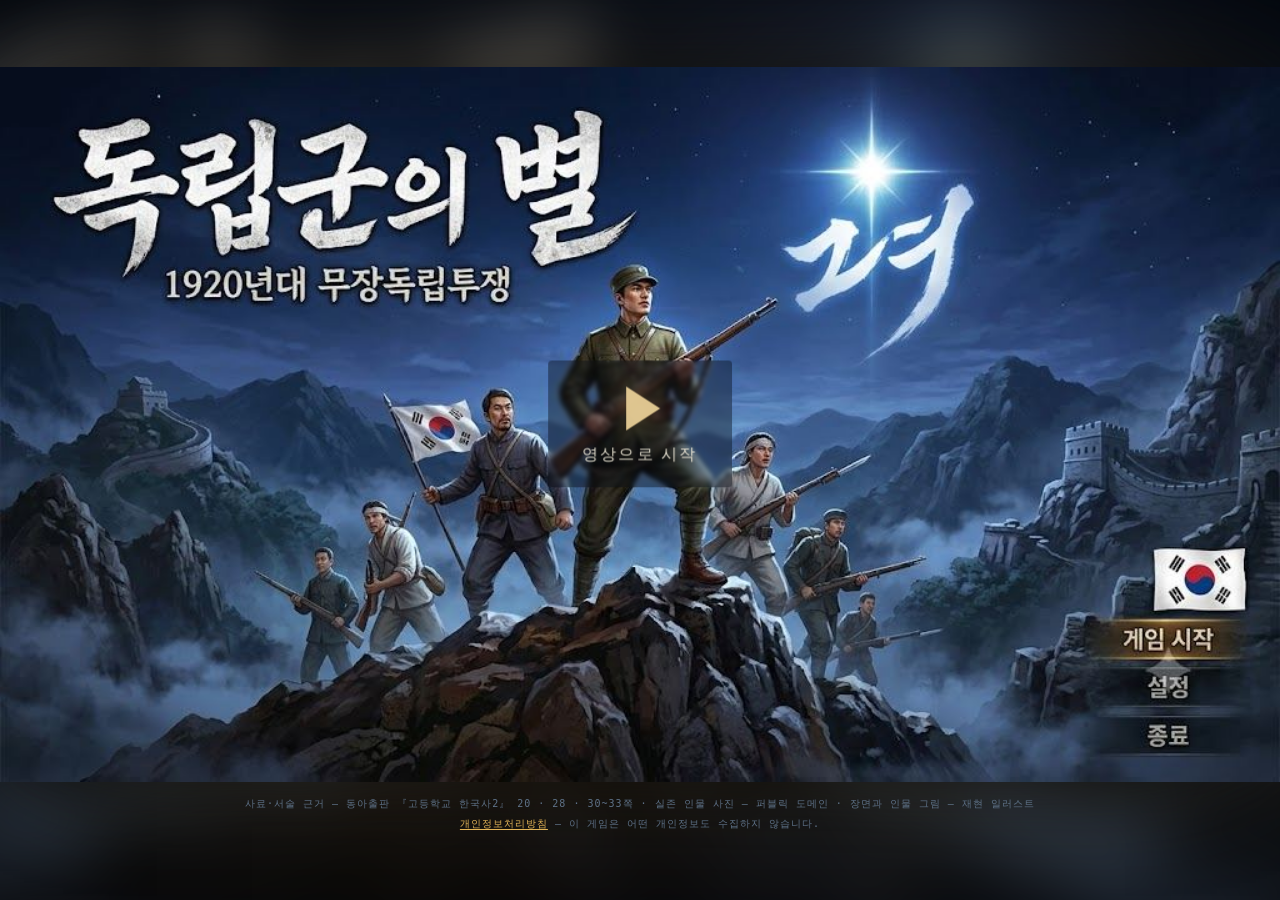
==== commit 00c06e5d: "인트로 영상을 게임 첫 화면에 잇는다 — 그림도 음악도 끊기지 않게 시작 화면 한가운데에 ▶ 단추를 얹었다. 누르면 1분 37초짜리 사극 인트로가 키아트가 놓이던 바로 그 자리에서" ====
--- a/index.html
+++ b/index.html
@@ -3,7 +3,7 @@
 <head>
 <meta charset="UTF-8">
 <meta name="viewport" content="width=device-width, initial-scale=1">
-<meta http-equiv="Content-Security-Policy" content="default-src 'self'; script-src 'self' 'sha256-tFBerUGTzoI6iFT71KojW0exzbslYkgXz5A8R7aOOuE='; style-src 'self' 'unsafe-inline' https://fonts.googleapis.com; font-src 'self' https://fonts.gstatic.com; img-src 'self' data:; media-src 'self' data:; connect-src 'self'; object-src 'none'; base-uri 'self'; form-action 'self'">
+<meta http-equiv="Content-Security-Policy" content="default-src 'self'; script-src 'self' 'sha256-FmHtMq8rnlrgFEFNmLGHE2Jwkay3dK/DV8E6NC4cYHY='; style-src 'self' 'unsafe-inline' https://fonts.googleapis.com; font-src 'self' https://fonts.gstatic.com; img-src 'self' data:; media-src 'self' data:; connect-src 'self'; object-src 'none'; base-uri 'self'; form-action 'self'">
 <meta name="referrer" content="strict-origin-when-cross-origin">
 <title>독립군의 별</title>
 <meta name="description" content="1920년 만주, 봉오동에서 자유시까지 한 소대를 데리고 가는 고등학교 한국사 수업용 브라우저 게임. 선택마다 사람 이름이 걸린다.">
@@ -1499,6 +1499,49 @@
 .scene .byline{max-width:1024px;margin-left:auto;margin-right:auto}
 .keyart-menu{max-width:1024px;margin-left:auto;margin-right:auto}
 
+/* ============ 인트로 영상 ============ */
+
+.intro-play{
+  position:absolute;left:50%;top:50%;transform:translate(-50%,-50%);
+  z-index:4;display:flex;flex-direction:column;align-items:center;gap:14px;
+  padding:26px 34px 22px;border:0;cursor:pointer;
+  background:rgba(5,10,19,.42);border-radius:4px;
+  backdrop-filter:blur(2px);
+  transition:background .2s ease, transform .2s ease;
+}
+.intro-play:hover,.intro-play:focus-visible{background:rgba(5,10,19,.62);transform:translate(-50%,-50%) scale(1.03)}
+.intro-play:focus-visible{outline:2px solid var(--star-2);outline-offset:3px}
+.ip-tri{
+  display:block;width:0;height:0;
+  border-left:34px solid rgba(233,208,152,.94);
+  border-top:22px solid transparent;border-bottom:22px solid transparent;
+  margin-left:7px;
+  filter:drop-shadow(0 0 16px rgba(227,180,87,.5));
+}
+.ip-word{
+  font-family:var(--serif,serif);font-size:16px;letter-spacing:.14em;
+  color:rgba(238,232,216,.92);text-shadow:0 2px 10px rgba(0,0,0,.8);
+}
+.intro-skip{
+  border:0;background:none;cursor:pointer;padding:4px 8px;
+  font:inherit;font-size:12px;letter-spacing:.06em;
+  color:var(--dim);text-decoration:underline;text-underline-offset:3px;
+}
+.intro-skip:hover,.intro-skip:focus-visible{color:var(--ink)}
+
+/* 영상이 도는 동안에는 그림 속 차림표를 잠근다 */
+body.introplaying .keyart-hit,
+body.introplaying .keyart-menu,
+body.introplaying .byline{visibility:hidden}
+.intro-video{position:absolute;inset:0;z-index:3;background:#050A13}
+.intro-skip{
+  position:absolute;right:18px;bottom:16px;z-index:6;
+  border:1px solid var(--line-2);background:rgba(5,10,19,.6);cursor:pointer;
+  padding:7px 14px;font:inherit;font-size:12px;letter-spacing:.08em;
+  color:rgba(238,232,216,.86);border-radius:2px;
+}
+.intro-skip:hover,.intro-skip:focus-visible{background:rgba(5,10,19,.86);color:#fff}
+
 /* ============================================================================
    독립군의 별 — 시작 화면 그림을 기준으로 한 화면 언어
 
@@ -2719,6 +2762,57 @@
 /* 개인정보처리방침 링크 — 타이틀 화면 byline 안 */
 .byline .pp-link{color:var(--star);text-decoration:underline;text-underline-offset:2px}
 .byline .pp-link:hover{color:var(--star-2)}
+
+/* ============ 화면 모드 ============
+   모바일 세로에서 진행 버튼이 화면 밖으로 밀려 나가, 학생이 "터치가 안 된다"고
+   느끼고 기기를 가로로 돌리던 문제를 없앤다.
+   원인은 extra.css 의 .actbar{position:sticky} 를 뒤에 오는 skin.css 가
+   position:relative 로 덮어써 고정이 풀린 것이었다. 모바일 모드에서 되살린다. */
+
+/* 화면 좌우 여백 값을 한 곳에서 잡아, 고정 막대가 어떤 장면에서도 어긋나지 않게 한다 */
+.m-mobile .frame{--pad:18px}
+.m-mobile body.staged .frame,
+.m-mobile body.campstage .frame,
+.m-mobile body.titlescreen .frame{--pad:0px}
+
+.m-mobile .actbar{
+  position:sticky;
+  bottom:0;
+  z-index:40;
+  margin:22px calc(var(--pad) * -1) 0;
+  padding:14px var(--pad) calc(14px + env(safe-area-inset-bottom, 0px));
+  background:linear-gradient(180deg,
+    rgba(10,12,16,0) 0%,
+    rgba(10,12,16,.92) 26%,
+    rgba(10,12,16,.985) 60%,
+    rgba(10,12,16,1) 100%);
+  gap:10px;
+}
+.m-mobile .actbar::before{
+  top:auto;bottom:calc(100% - 1px);
+  background:linear-gradient(90deg,transparent,var(--rule) 12%,var(--rule) 62%,transparent);
+}
+/* 고정된 막대에 본문이 가려지지 않게 아래 여백을 준다 */
+.m-mobile .frame{padding-bottom:16px}
+.m-mobile #screen{padding-bottom:4px}
+
+/* 손가락이 닿는 최소 크기(44px)를 보장한다 */
+.m-mobile .btn,
+.m-mobile .setrow,
+.m-mobile .opts .btn,
+.m-mobile .doc-bar{min-height:46px}
+.m-mobile .actbar .btn{flex:1 1 auto;justify-content:center}
+
+/* 그림을 낮춰 글과 버튼이 한 화면에 들어오게 한다 */
+.m-mobile .scene-img{max-height:26vh}
+.m-mobile .camp{height:clamp(150px,26vh,240px)}
+.m-mobile .vn-photo{bottom:26%;width:29%}
+
+/* 세로에서 특히 빠듯한 구간 */
+@media (max-height:760px){
+  .m-mobile .scene-img{max-height:22vh}
+  .m-mobile .actbar{margin-top:16px;padding-top:12px}
+}
 
 </style>
 </head>
@@ -2952,7 +3046,9 @@
 
 var BGM_SRC = {
   night:"[data-uri]", day:"[data-uri]